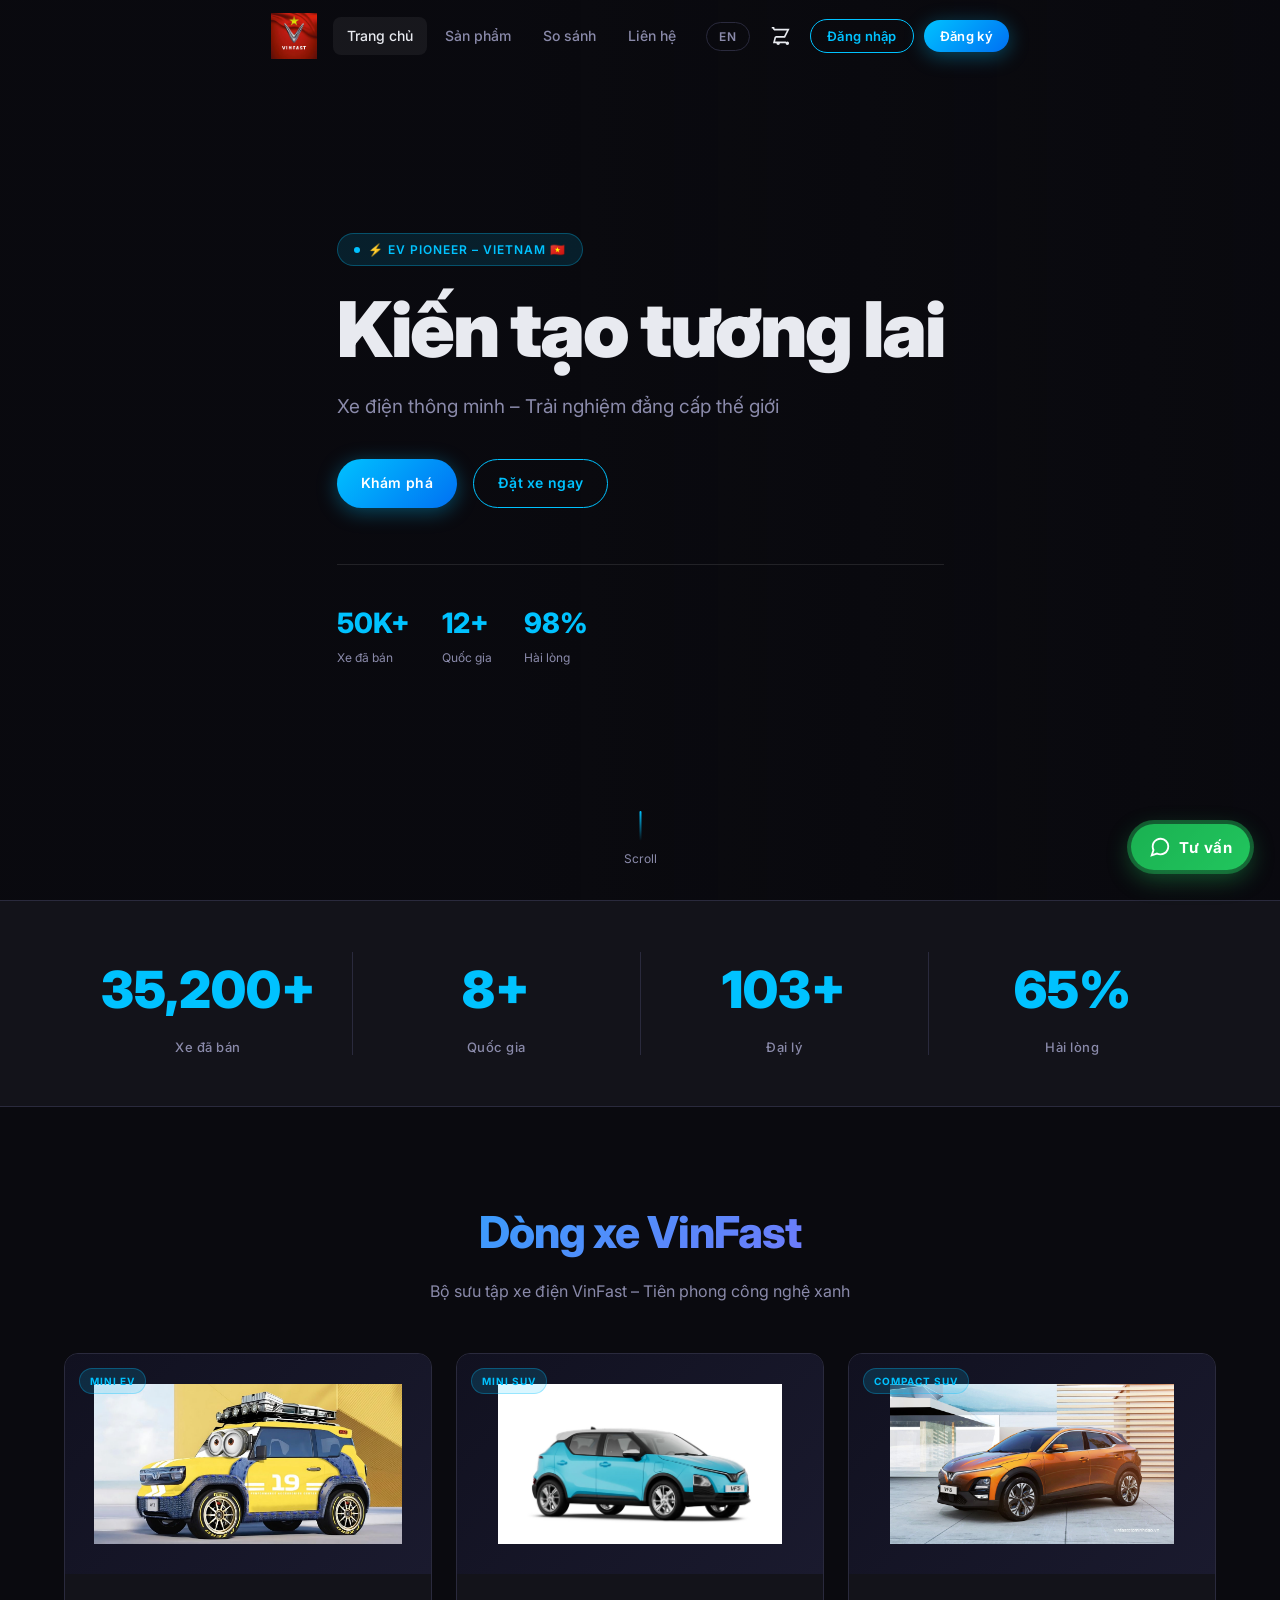
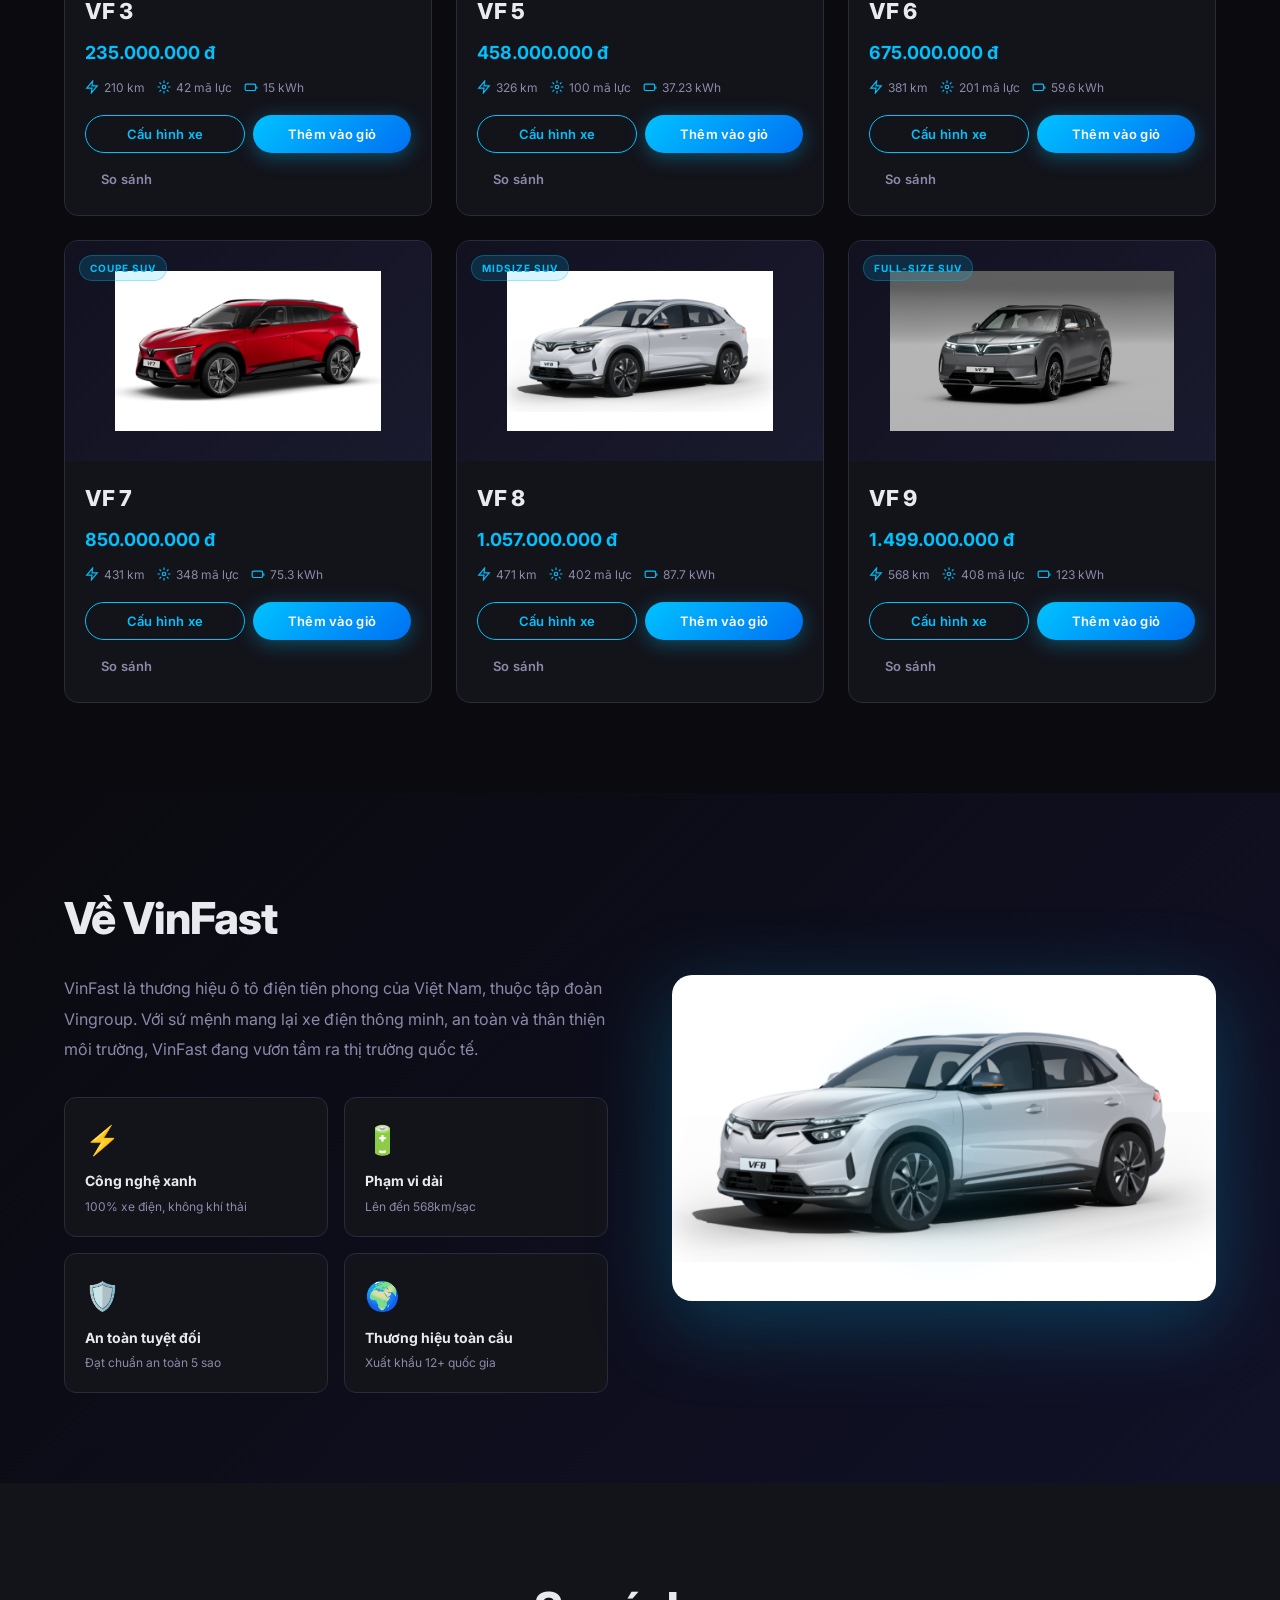
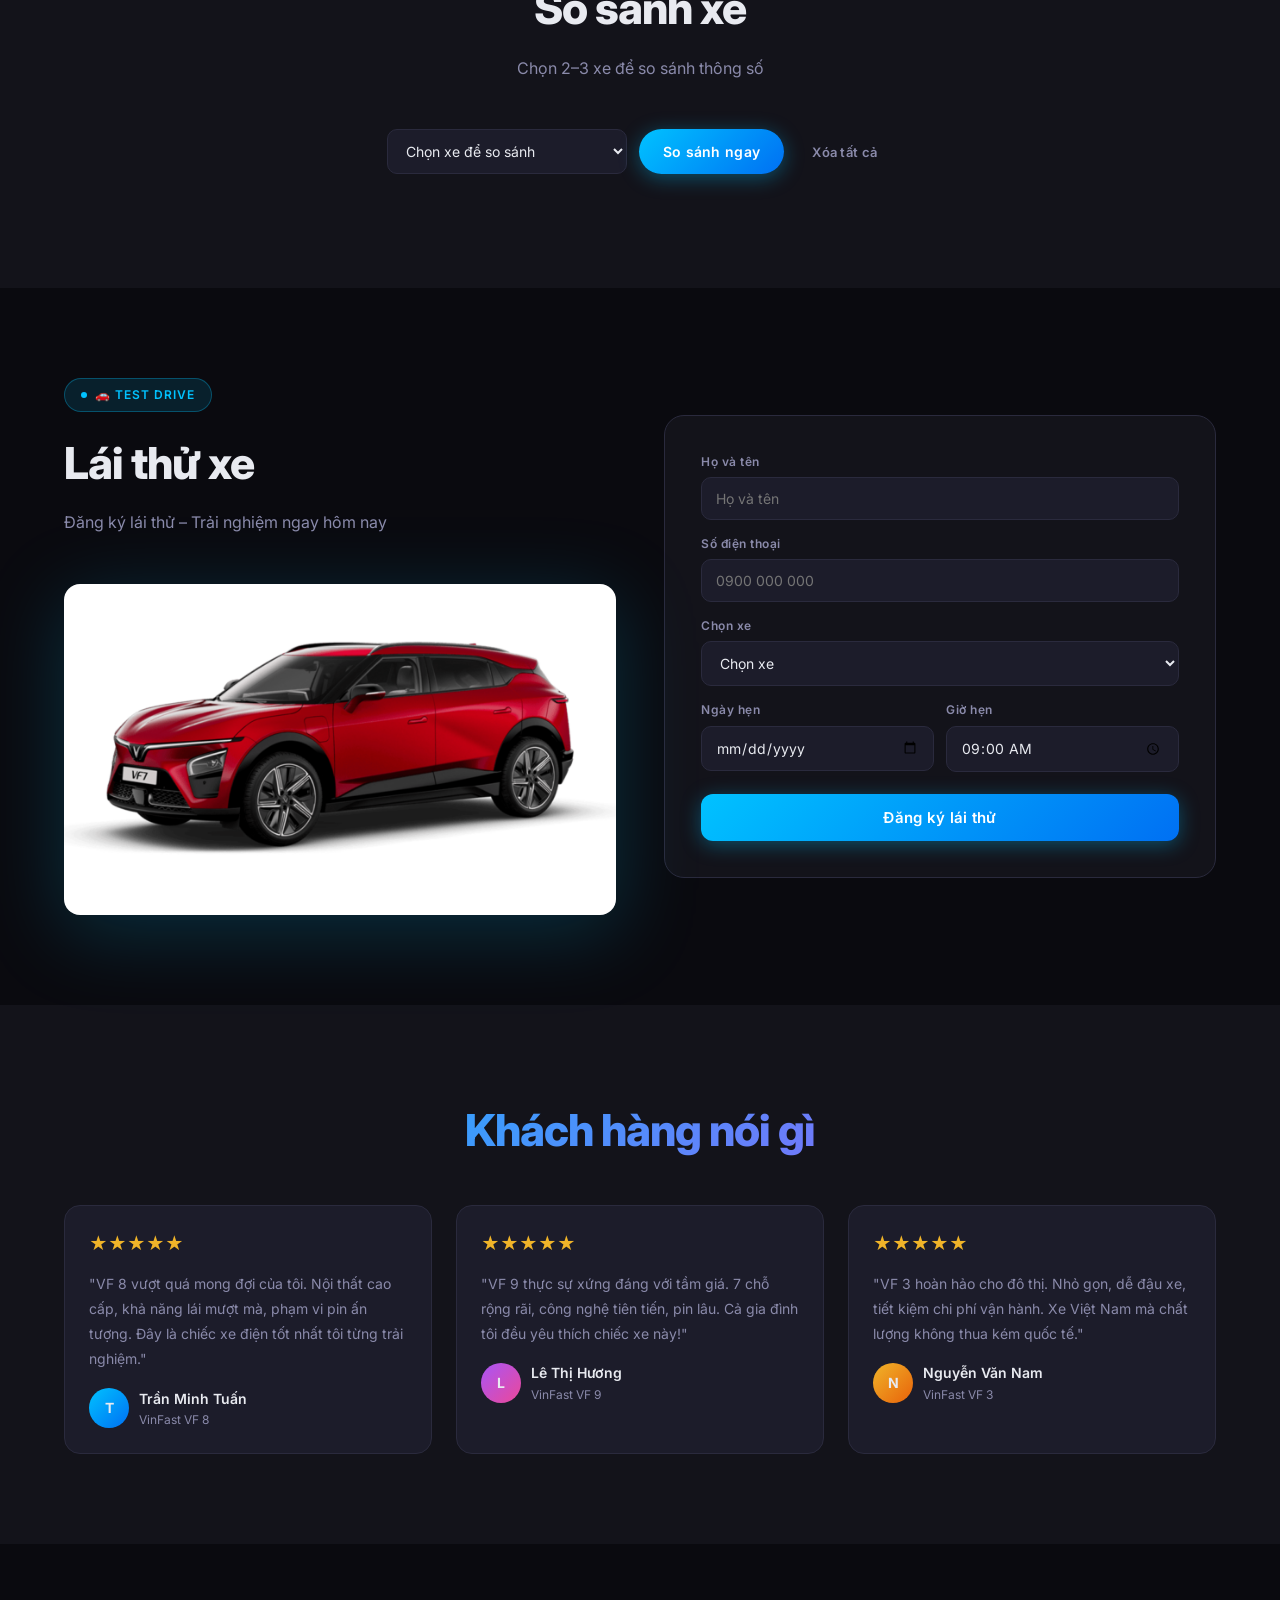
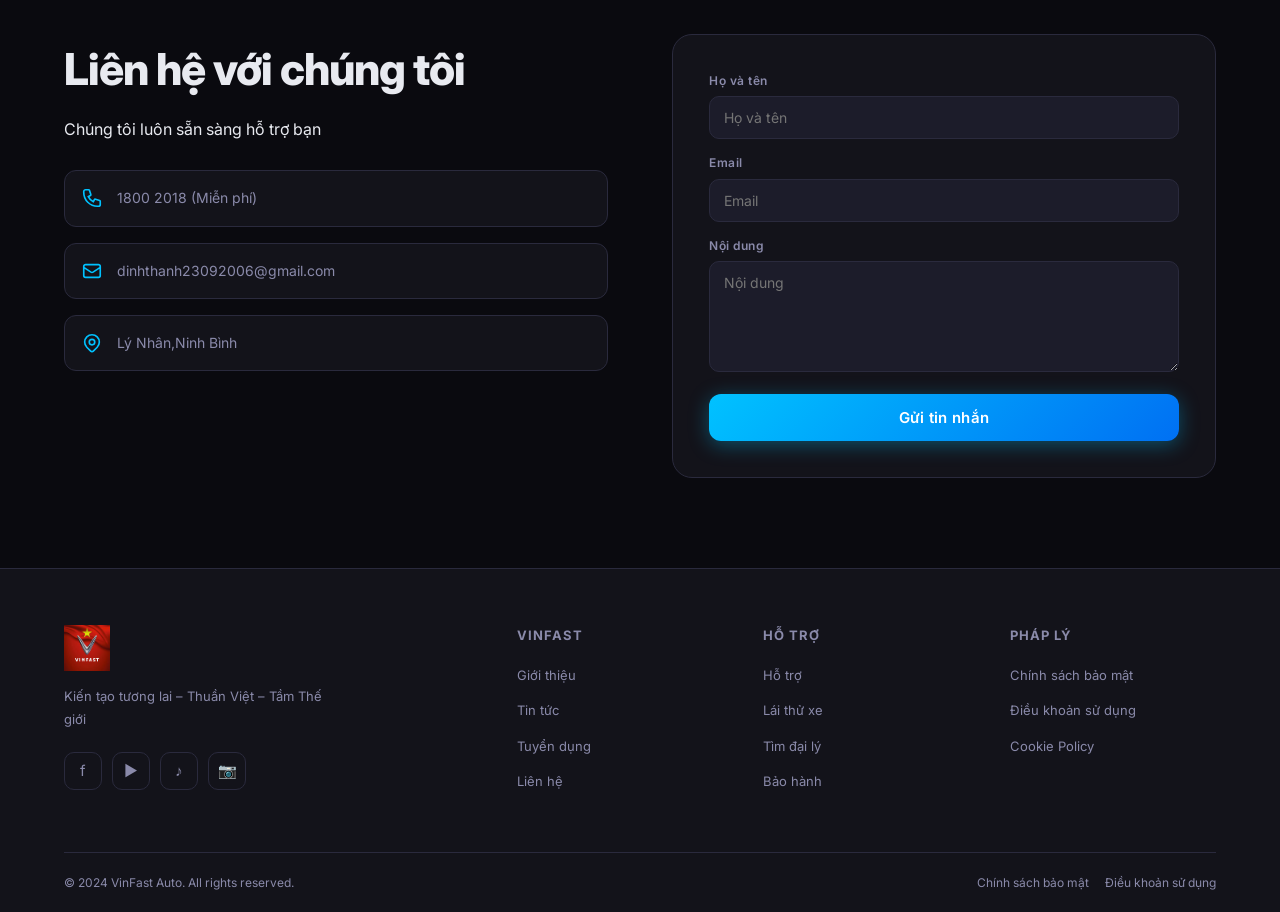
==== index.html @ 120bb9c7 "Initial commit to GitHub" ====
<!DOCTYPE html>
<html lang="vi">
<head>
<meta charset="UTF-8">
<meta name="viewport" content="width=device-width,initial-scale=1">
<title>VinFast – Xe Điện Thông Minh | Kiến Tạo Tương Lai</title>
<meta name="description" content="VinFast – Thương hiệu xe điện hàng đầu Việt Nam. Khám phá dòng xe điện VF 3, VF 5, VF 6, VF 7, VF 8, VF 9 thông minh, hiện đại, an toàn.">
<link rel="stylesheet" href="css/style.css?v=1.1">
</head>
<body>

<!-- ===== HEADER ===== -->
<header id="main-header">
  <div class="container"><div class="header-inner">
    <a href="#" class="logo">
      <img src="images/vinfast_logo.png" alt="VinFast" class="logo-img">
    </a>
    <nav class="nav-links">
      <a href="#hero" data-i18n="nav_home" class="active">Trang chủ</a>
      <a href="#products" data-i18n="nav_products">Sản phẩm</a>
      <a href="#compare" data-i18n="nav_compare">So sánh</a>
      <a href="#contact" data-i18n="nav_contact">Liên hệ</a>
    </nav>
    <div class="header-actions">
      <button id="lang-toggle" class="lang-btn">EN</button>
      <button class="cart-btn" onclick="openCart()" aria-label="Giỏ hàng">
        <svg viewBox="0 0 24 24" fill="none" stroke-width="1.8"><path d="M3 3h2l.4 2M7 13h10l4-8H5.4M7 13l-1.5 6h13M10 21a1 1 0 100-2 1 1 0 000 2zm10 0a1 1 0 100-2 1 1 0 000 2z"/></svg>
        <span id="cart-badge">0</span>
      </button>
      <button id="nav-login-btn" class="btn btn-outline btn-sm" onclick="openAuthModal('login')" data-i18n="nav_login">Đăng nhập</button>
      <button id="nav-reg-btn" class="btn btn-primary btn-sm" onclick="openAuthModal('register')" data-i18n="nav_register">Đăng ký</button>
      <div id="nav-user-menu">
        <div class="user-avatar" id="user-avatar-letter">U</div>
        <span id="nav-username"></span>
        <a href="profile.html" class="btn btn-outline btn-sm" style="padding:4px 10px;font-size:12px;border-radius:6px;text-decoration:none;margin-right:8px" data-i18n="nav_profile">Hồ sơ</a>
        <button class="logout-btn" onclick="handleLogout()" data-i18n="nav_logout">Đăng xuất</button>
      </div>
    </div>
    <button id="hamburger-btn" class="hamburger" aria-label="Menu">
      <span></span><span></span><span></span>
    </button>
  </div></div>
</header>

<!-- MOBILE MENU -->
<div id="mobile-menu">
  <a href="#hero" data-i18n="nav_home">Trang chủ</a>
  <a href="#products" data-i18n="nav_products">Sản phẩm</a>
  <a href="#compare" data-i18n="nav_compare">So sánh</a>
  <a href="#contact" data-i18n="nav_contact">Liên hệ</a>
  <div class="mobile-actions">
    <button id="lang-toggle-mobile" class="lang-btn" onclick="AppState.setLang(AppState.lang==='vi'?'en':'vi')">EN</button>
    <button id="mob-login-btn" class="btn btn-outline btn-sm" onclick="openAuthModal('login')" data-i18n="nav_login">Đăng nhập</button>
    <button id="mob-reg-btn" class="btn btn-primary btn-sm" onclick="openAuthModal('register')" data-i18n="nav_register">Đăng ký</button>
    <div id="mob-user-actions" style="display:none; gap:10px;">
      <a href="profile.html" class="btn btn-outline btn-sm" data-i18n="nav_profile">Hồ sơ</a>
      <button class="btn btn-ghost btn-sm" onclick="handleLogout()" data-i18n="nav_logout">Đăng xuất</button>
    </div>
  </div>
</div>

<!-- ===== HERO ===== -->
<section id="hero">
  <div class="hero-bg" style="background-image:url('https://cmu-cdn.vinfast.vn/2024/03/13aafffa-img_20240322_091149.jpg')"></div>
  <div class="container">
    <div class="hero-content">
      <div class="hero-badge">⚡ EV PIONEER – VIETNAM 🇻🇳</div>
      <h1 class="hero-title">
        <span data-i18n="hero_slogan">Kiến tạo<br>tương lai</span>
      </h1>
      <p class="hero-sub" data-i18n="hero_sub">Xe điện thông minh – Trải nghiệm đẳng cấp thế giới</p>
      <div class="hero-cta">
        <a href="#products" class="btn btn-primary" data-i18n="hero_cta1">Khám phá</a>
        <a href="#testdrive" class="btn btn-outline" data-i18n="hero_cta2">Đặt xe ngay</a>
      </div>
      <div class="hero-stats">
        <div class="hero-stat-item">
          <div class="hero-stat-num">50K+</div>
          <div class="hero-stat-label" data-i18n="stat_cars">Xe đã bán</div>
        </div>
        <div class="hero-stat-item">
          <div class="hero-stat-num">12+</div>
          <div class="hero-stat-label" data-i18n="stat_countries">Quốc gia</div>
        </div>
        <div class="hero-stat-item">
          <div class="hero-stat-num">98%</div>
          <div class="hero-stat-label" data-i18n="stat_satisfaction">Hài lòng</div>
        </div>
      </div>
    </div>
  </div>
  <div class="hero-scroll"><div class="scroll-dot"></div>Scroll</div>
</section>

<!-- ===== STATS ===== -->
<section id="stats-section">
  <div class="container">
    <div class="stats-grid">
      <div class="stat-card animate-on-scroll">
        <div class="stat-number" data-target="50000" data-suffix="+">0</div>
        <div class="stat-label" data-i18n="stat_cars">Xe đã bán</div>
      </div>
      <div class="stat-card animate-on-scroll">
        <div class="stat-number" data-target="12" data-suffix="+">0</div>
        <div class="stat-label" data-i18n="stat_countries">Quốc gia</div>
      </div>
      <div class="stat-card animate-on-scroll">
        <div class="stat-number" data-target="150" data-suffix="+">0</div>
        <div class="stat-label" data-i18n="stat_dealers">Đại lý</div>
      </div>
      <div class="stat-card animate-on-scroll">
        <div class="stat-number" data-target="98" data-suffix="%">0</div>
        <div class="stat-label" data-i18n="stat_satisfaction">Hài lòng</div>
      </div>
    </div>
  </div>
</section>

<!-- ===== PRODUCTS ===== -->
<section id="products" class="section">
  <div class="container">
    <div class="text-center animate-on-scroll">
      <h2 class="section-title text-gradient" data-i18n="products_title">Dòng xe VinFast</h2>
      <p class="section-sub" data-i18n="products_sub">Bộ sưu tập xe điện VinFast – Tiên phong công nghệ xanh</p>
    </div>
    <div id="products-grid"></div>
  </div>
</section>

<!-- ===== ABOUT ===== -->
<section id="about" class="section">
  <div class="container">
    <div class="about-grid">
      <div class="about-text animate-on-scroll">
        <h2 class="section-title" data-i18n="about_title">Về VinFast</h2>
        <p data-i18n="about_desc">VinFast là thương hiệu ô tô điện tiên phong của Việt Nam, thuộc tập đoàn Vingroup. Với sứ mệnh mang lại xe điện thông minh, an toàn và thân thiện môi trường, VinFast đang vươn tầm ra thị trường quốc tế.</p>
        <div class="about-features">
          <div class="about-feature"><div class="about-feature-icon">⚡</div><div class="about-feature-title">Công nghệ xanh</div><div class="about-feature-desc">100% xe điện, không khí thải</div></div>
          <div class="about-feature"><div class="about-feature-icon">🔋</div><div class="about-feature-title">Phạm vi dài</div><div class="about-feature-desc">Lên đến 568km/sạc</div></div>
          <div class="about-feature"><div class="about-feature-icon">🛡️</div><div class="about-feature-title">An toàn tuyệt đối</div><div class="about-feature-desc">Đạt chuẩn an toàn 5 sao</div></div>
          <div class="about-feature"><div class="about-feature-icon">🌍</div><div class="about-feature-title">Thương hiệu toàn cầu</div><div class="about-feature-desc">Xuất khẩu 12+ quốc gia</div></div>
        </div>
      </div>
      <div class="about-visual animate-on-scroll">
        <img src="images/vf8.png" alt="VinFast VF 8" style="width:100%;border-radius:20px;filter:drop-shadow(0 20px 40px rgba(0,194,255,.25))">
        <div class="about-glow"></div>
      </div>
    </div>
  </div>
</section>

<!-- ===== COMPARE ===== -->
<section id="compare" class="section">
  <div class="container">
    <div class="text-center animate-on-scroll">
      <h2 class="section-title" data-i18n="compare_title">So sánh xe</h2>
      <p class="section-sub" data-i18n="compare_sub">Chọn 2–3 xe để so sánh thông số</p>
    </div>
    <div style="display:flex;gap:12px;justify-content:center;flex-wrap:wrap;margin-bottom:24px">
      <select id="compare-select" class="form-input" style="max-width:240px"><option>Chọn xe...</option></select>
      <button class="btn btn-primary" onclick="goCompare()" data-i18n="compare_btn">So sánh ngay</button>
      <button class="btn btn-ghost" onclick="AppState.clearCompare();document.getElementById('compare-section').style.display='none'" data-i18n="compare_clear">Xóa tất cả</button>
    </div>
    <div id="compare-section">
      <table id="compare-table"></table>
    </div>
  </div>
</section>

<!-- ===== TEST DRIVE ===== -->
<section id="testdrive" class="section">
  <div class="container">
    <div class="testdrive-grid">
      <div class="animate-on-scroll">
        <div class="hero-badge" style="margin-bottom:16px">🚗 TEST DRIVE</div>
        <h2 class="section-title" data-i18n="testdrive_title">Lái thử xe</h2>
        <p class="section-sub" data-i18n="testdrive_sub">Đăng ký lái thử – Trải nghiệm ngay hôm nay</p>
        <img src="images/vf7.png" alt="Test Drive" style="width:100%;border-radius:16px;filter:drop-shadow(0 16px 40px rgba(0,194,255,.2));margin-top:20px">
      </div>
      <div class="testdrive-form-box animate-on-scroll">
        <div id="td-success" class="success-msg"></div>
        <form id="testdrive-form">
          <div class="form-group">
            <label class="form-label" data-i18n="testdrive_name">Họ và tên</label>
            <input id="td-name" type="text" class="form-input" data-i18n-placeholder="testdrive_name" placeholder="Họ và tên" required>
          </div>
          <div class="form-group">
            <label class="form-label" data-i18n="testdrive_phone">Số điện thoại</label>
            <input id="td-phone" type="tel" class="form-input" placeholder="0900 000 000" required>
          </div>
          <div class="form-group">
            <label class="form-label" data-i18n="testdrive_car">Chọn xe</label>
            <select id="td-car" class="form-input" required><option value="">-- Chọn dòng xe --</option></select>
          </div>
          <div class="form-row">
            <div class="form-group">
              <label class="form-label" data-i18n="testdrive_date">Ngày hẹn</label>
              <input id="td-date" type="date" class="form-input" required>
            </div>
            <div class="form-group">
              <label class="form-label" data-i18n="testdrive_time">Giờ hẹn</label>
              <input id="td-time" type="time" class="form-input" value="09:00" required>
            </div>
          </div>
          <button type="submit" class="btn btn-primary form-submit" data-i18n="testdrive_submit">Đăng ký lái thử</button>
        </form>
      </div>
    </div>
  </div>
</section>

<!-- ===== REVIEWS ===== -->
<section id="reviews">
  <div class="container">
    <div class="text-center animate-on-scroll">
      <h2 class="section-title text-gradient" data-i18n="reviews_title">Khách hàng nói gì</h2>
    </div>
    <div class="reviews-grid" style="margin-top:40px">
      <div class="review-card animate-on-scroll">
        <div class="review-stars">★★★★★</div>
        <p class="review-text">"VF 8 vượt quá mong đợi của tôi. Nội thất cao cấp, khả năng lái mượt mà, phạm vi pin ấn tượng. Đây là chiếc xe điện tốt nhất tôi từng trải nghiệm."</p>
        <div class="review-author"><div class="review-avatar" style="background:linear-gradient(135deg,#00c2ff,#0070f3)">T</div><div><div class="review-name">Trần Minh Tuấn</div><div class="review-model">VinFast VF 8</div></div></div>
      </div>
      <div class="review-card animate-on-scroll">
        <div class="review-stars">★★★★★</div>
        <p class="review-text">"VF 9 thực sự xứng đáng với tầm giá. 7 chỗ rộng rãi, công nghệ tiên tiến, pin lâu. Cả gia đình tôi đều yêu thích chiếc xe này!"</p>
        <div class="review-author"><div class="review-avatar" style="background:linear-gradient(135deg,#a855f7,#ec4899)">L</div><div><div class="review-name">Lê Thị Hương</div><div class="review-model">VinFast VF 9</div></div></div>
      </div>
      <div class="review-card animate-on-scroll">
        <div class="review-stars">★★★★★</div>
        <p class="review-text">"VF 3 hoàn hảo cho đô thị. Nhỏ gọn, dễ đậu xe, tiết kiệm chi phí vận hành. Xe Việt Nam mà chất lượng không thua kém quốc tế."</p>
        <div class="review-author"><div class="review-avatar" style="background:linear-gradient(135deg,#f0b429,#e8620a)">N</div><div><div class="review-name">Nguyễn Văn Nam</div><div class="review-model">VinFast VF 3</div></div></div>
      </div>
    </div>
  </div>
</section>

<!-- ===== CONTACT ===== -->
<section id="contact" class="section">
  <div class="container">
    <div class="contact-grid">
      <div class="animate-on-scroll">
        <h2 class="section-title" data-i18n="contact_title">Liên hệ với chúng tôi</h2>
        <p data-i18n="contact_sub">Chúng tôi luôn sẵn sàng hỗ trợ bạn</p>
        <div class="contact-items" style="margin-top:28px">
          <div class="contact-item"><svg viewBox="0 0 24 24" fill="none" stroke-width="1.8"><path d="M3 5a2 2 0 012-2h3.28a1 1 0 01.948.684l1.498 4.493a1 1 0 01-.502 1.21l-2.257 1.13a11.042 11.042 0 005.516 5.516l1.13-2.257a1 1 0 011.21-.502l4.493 1.498a1 1 0 01.684.949V19a2 2 0 01-2 2h-1C9.716 21 3 14.284 3 6V5z"/></svg><span>1800 2018 (Miễn phí)</span></div>
          <div class="contact-item"><svg viewBox="0 0 24 24" fill="none" stroke-width="1.8"><path d="M3 8l7.89 5.26a2 2 0 002.22 0L21 8M5 19h14a2 2 0 002-2V7a2 2 0 00-2-2H5a2 2 0 00-2 2v10a2 2 0 002 2z"/></svg><span>dinhthanh23092006@gmail.com</span></div>
          <div class="contact-item"><svg viewBox="0 0 24 24" fill="none" stroke-width="1.8"><path d="M17.657 16.657L13.414 20.9a1.998 1.998 0 01-2.827 0l-4.244-4.243a8 8 0 1111.314 0z"/><path d="M15 11a3 3 0 11-6 0 3 3 0 016 0z"/></svg><span>Lý Nhân,Ninh Bình</span></div>
        </div>
      </div>
      <div class="contact-form-box animate-on-scroll">
        <div id="contact-success" class="success-msg"></div>
        <form id="contact-form">
          <div class="form-group">
            <label class="form-label" data-i18n="contact_name">Họ và tên</label>
            <input type="text" class="form-input" data-i18n-placeholder="contact_name" placeholder="Họ và tên" required>
          </div>
          <div class="form-group">
            <label class="form-label" data-i18n="contact_email">Email</label>
            <input type="email" class="form-input" data-i18n-placeholder="contact_email" placeholder="Email" required>
          </div>
          <div class="form-group">
            <label class="form-label" data-i18n="contact_message">Nội dung</label>
            <textarea class="form-input" rows="5" data-i18n-placeholder="contact_message" placeholder="Nội dung tin nhắn..." required style="resize:vertical"></textarea>
          </div>
          <button type="submit" class="btn btn-primary form-submit" data-i18n="contact_submit">Gửi tin nhắn</button>
        </form>
      </div>
    </div>
  </div>
</section>

<!-- ===== FOOTER ===== -->
<footer>
  <div class="container">
    <div class="footer-grid">
      <div class="footer-brand">
        <div class="logo">
          <img src="images/vinfast_logo.png" alt="VinFast" class="logo-img">
        </div>
        <p style="margin-top:12px" data-i18n="footer_slogan">Kiến tạo tương lai – Thuần Việt – Tầm Thế giới</p>
        <div class="footer-social">
          <a href="#" class="social-btn" aria-label="Facebook">f</a>
          <a href="#" class="social-btn" aria-label="YouTube">▶</a>
          <a href="#" class="social-btn" aria-label="TikTok">♪</a>
          <a href="#" class="social-btn" aria-label="Instagram">📷</a>
        </div>
      </div>
      <div class="footer-col">
        <h4>VinFast</h4>
        <ul>
          <li><a href="#" data-i18n="footer_about">Giới thiệu</a></li>
          <li><a href="#" data-i18n="footer_news">Tin tức</a></li>
          <li><a href="#" data-i18n="footer_careers">Tuyển dụng</a></li>
          <li><a href="#contact" data-i18n="footer_contact">Liên hệ</a></li>
        </ul>
      </div>
      <div class="footer-col">
        <h4>Hỗ trợ</h4>
        <ul>
          <li><a href="#" data-i18n="footer_support">Trung tâm hỗ trợ</a></li>
          <li><a href="#testdrive">Lái thử xe</a></li>
          <li><a href="#">Tìm đại lý</a></li>
          <li><a href="#">Bảo hành</a></li>
        </ul>
      </div>
      <div class="footer-col">
        <h4>Pháp lý</h4>
        <ul>
          <li><a href="#" data-i18n="footer_policy">Chính sách bảo mật</a></li>
          <li><a href="#" data-i18n="footer_terms">Điều khoản sử dụng</a></li>
          <li><a href="#">Cookie Policy</a></li>
        </ul>
      </div>
    </div>
    <div class="footer-bottom">
      <p class="footer-copy" data-i18n="footer_copy">© 2024 VinFast Auto. All rights reserved.</p>
      <div class="footer-legal">
        <a href="#" data-i18n="footer_policy">Chính sách</a>
        <a href="#" data-i18n="footer_terms">Điều khoản</a>
      </div>
    </div>
  </div>
</footer>

<!-- ===== CART SIDEBAR ===== -->
<div id="cart-overlay"></div>
<aside id="cart-sidebar">
  <div class="cart-header">
    <h2 data-i18n="cart_title">🛒 Giỏ hàng</h2>
    <button class="cart-close" onclick="closeCart()">✕</button>
  </div>
  <div id="cart-body"></div>
  <div class="cart-footer">
    <div class="cart-total-row">
      <span class="cart-total-label" data-i18n="cart_total">Tổng cộng</span>
      <span id="cart-total-price">0 đ</span>
    </div>
    <button class="btn btn-primary cart-checkout-btn" onclick="showToast('Tính năng thanh toán đang phát triển')" data-i18n="cart_checkout">Thanh toán</button>
  </div>
</aside>

<!-- ===== AUTH MODAL ===== -->
<div id="auth-modal">
  <div class="auth-box">
    <button class="auth-close" onclick="closeAuthModal()">✕</button>
    <div class="auth-logo"><span class="logo-badge" style="font-size:22px;padding:10px 24px;letter-spacing:3px">VinFast</span></div>
    <div class="auth-tabs">
      <button class="auth-tab-btn active" data-tab="login" onclick="switchAuthTab('login')" data-i18n="auth_login">Đăng nhập</button>
      <button class="auth-tab-btn" data-tab="register" onclick="switchAuthTab('register')" data-i18n="auth_register">Đăng ký</button>
    </div>
    <!-- Login -->
    <form id="login-form">
      <div class="form-group"><label class="form-label" data-i18n="auth_email">Email</label><input id="login-email" type="email" class="form-input" placeholder="email@gmail.com" required></div>
      <div class="form-group"><label class="form-label" data-i18n="auth_password">Mật khẩu</label><input id="login-password" type="password" class="form-input" placeholder="••••••••" required></div>
      <p id="login-error" class="form-error"></p>
      <button type="submit" class="btn btn-primary form-submit" data-i18n="auth_submit_login">Đăng nhập</button>
      <p class="auth-switch" data-i18n="auth_no_acc">Chưa có tài khoản? <a onclick="switchAuthTab('register')">Đăng ký ngay</a></p>
    </form>
    <!-- Register -->
    <form id="reg-form" style="display:none">
      <div class="form-group"><label class="form-label" data-i18n="auth_name">Họ và tên</label><input id="reg-name" type="text" class="form-input" placeholder="Nguyễn Văn A" required></div>
      <div class="form-group"><label class="form-label" data-i18n="auth_email">Email</label><input id="reg-email" type="email" class="form-input" placeholder="email@gmail.com" required></div>
      <div class="form-group"><label class="form-label" data-i18n="auth_password">Mật khẩu</label><input id="reg-password" type="password" class="form-input" placeholder="••••••••" required></div>
      <div class="form-group"><label class="form-label" data-i18n="auth_confirm">Xác nhận mật khẩu</label><input id="reg-confirm" type="password" class="form-input" placeholder="••••••••" required></div>
      <p id="reg-error" class="form-error"></p>
      <button type="submit" class="btn btn-primary form-submit" data-i18n="auth_submit_reg">Tạo tài khoản</button>
      <p class="auth-switch" data-i18n="auth_have_acc">Đã có tài khoản? <a onclick="switchAuthTab('login')">Đăng nhập</a></p>
    </form>
  </div>
</div>

<div id="configurator-modal">
  <div class="config-box" style="position:relative">
    <button class="config-close" onclick="closeConfigurator()">✕</button>

    <!-- LEFT: Preview + Info -->
    <div class="config-preview">
      <img id="config-car-img" src="images/vf8.png" alt="Car Preview">
      <h3 id="config-car-name">VF 8</h3>
      <p id="config-color-name"></p>

      <!-- Quick Specs Grid -->
      <div id="config-specs-grid" class="config-specs-grid"></div>

      <!-- Description -->
      <div class="config-desc-block">
        <div class="config-section-label" data-i18n="config_desc">Mô tả</div>
        <p id="config-desc-text" class="config-desc-text"></p>
      </div>

      <!-- Highlights -->
      <div class="config-desc-block">
        <div class="config-section-label" data-i18n="config_highlights">Điểm nổi bật</div>
        <ul id="config-highlights-list" class="config-highlights-list"></ul>
      </div>
    </div>

    <!-- RIGHT: Options -->
    <div class="config-form">
      <h2 style="font-size:20px;font-weight:800" data-i18n="config_title">Cấu hình xe</h2>

      <div>
        <div class="config-section-label" data-i18n="config_color">Màu xe</div>
        <div id="config-colors" class="color-swatches"></div>
      </div>

      <div>
        <div class="config-section-label" data-i18n="config_version">Phiên bản</div>
        <div id="config-versions" class="version-btns"></div>
        <p id="config-version-desc" class="config-version-desc"></p>
      </div>

      <div>
        <div class="config-section-label" data-i18n="config_battery">Gói pin</div>
        <div id="config-battery" class="battery-options"></div>
      </div>

      <div class="config-price-wrap">
        <div class="config-price-label" data-i18n="config_price">Giá dự kiến</div>
        <div id="config-price">0 đ</div>
      </div>
      <button class="btn btn-primary" style="width:100%;justify-content:center;padding:14px;border-radius:12px" onclick="addConfigToCart()" data-i18n="config_order">Đặt cọc</button>
    </div>
  </div>
</div>

<!-- ===== COMPARE BAR ===== -->
<div id="compare-bar">
  <div id="compare-bar-list"></div>
  <div class="compare-bar-actions">
    <button class="btn btn-primary btn-sm" onclick="goCompare()" data-i18n="compare_btn">So sánh ngay</button>
    <button class="btn btn-ghost btn-sm" onclick="AppState.clearCompare()" data-i18n="compare_clear">Xóa</button>
  </div>
</div>

<!-- ===== CHAT WIDGET ===== -->
<div id="chat-widget" class="chat-widget">
  <!-- Popup Menu -->
  <div id="chat-menu" class="chat-menu">
    <div class="chat-menu-header">
      <h3 data-i18n="chat_support">Hỗ trợ 24/7</h3>
      <button class="chat-close" onclick="toggleChatMenu()">✕</button>
    </div>
    <div class="chat-menu-body">
      <a href="tel:0963392741" class="chat-item">
        <div class="chat-icon phone-icon">
          <svg viewBox="0 0 24 24" fill="none" stroke="currentColor" stroke-width="2"><path d="M22 16.92v3a2 2 0 0 1-2.18 2 19.79 19.79 0 0 1-8.63-3.07 19.5 19.5 0 0 1-6-6 19.79 19.79 0 0 1-3.07-8.67A2 2 0 0 1 4.11 2h3a2 2 0 0 1 2 1.72 12.84 12.84 0 0 0 .7 2.81 2 2 0 0 1-.45 2.11L8.09 9.91a16 16 0 0 0 6 6l1.27-1.27a2 2 0 0 1 2.11-.45 12.84 12.84 0 0 0 2.81.7A2 2 0 0 1 22 16.92z"></path></svg>
        </div>
        <span>0963392741</span>
      </a>
      <a href="https://www.messenger.com/e2ee/t/29501870559427008" target="_blank" class="chat-item">
        <div class="chat-icon mess-icon">
          <svg viewBox="0 0 24 24" fill="currentColor"><path d="M12 2C6.477 2 2 6.145 2 11.26c0 2.915 1.536 5.498 3.905 7.155V22l3.565-1.956c.805.228 1.65.352 2.53.352 5.523 0 10-4.145 10-9.26S17.523 2 12 2zm1.09 11.535l-2.73-2.915-5.327 2.915 5.86-6.22 2.768 2.915 5.29-2.915-5.86 6.22z"/></svg>
        </div>
        <span>Chat Mess</span>
      </a>
      <a href="https://zalo.me/0963392741" target="_blank" class="chat-item">
        <div class="chat-icon zalo-icon">
          <span style="font-size:10px;font-weight:900;letter-spacing:0">Zalo</span>
        </div>
        <span>Chat Zalo</span>
      </a>
    </div>
  </div>
  
  <!-- Floating Button -->
  <button class="chat-fab" onclick="toggleChatMenu()">
    <div class="chat-fab-pulse"></div>
    <div class="chat-fab-inner">
      <svg viewBox="0 0 24 24" fill="none" stroke="currentColor" stroke-width="2"><path d="M21 11.5a8.38 8.38 0 0 1-.9 3.8 8.5 8.5 0 0 1-7.6 4.7 8.38 8.38 0 0 1-3.8-.9L3 21l1.9-5.7a8.38 8.38 0 0 1-.9-3.8 8.5 8.5 0 0 1 4.7-7.6 8.38 8.38 0 0 1 3.8-.9h.5a8.48 8.48 0 0 1 8 8v.5z"></path></svg>
      <span class="chat-fab-text" data-i18n="chat_advise">Tư vấn</span>
    </div>
  </button>
</div>

<script src="js/data.js?v=1.1"></script>
<script src="js/app.js?v=1.1"></script>
</body>
</html>
---- css/style.css ----
@import url('https://fonts.googleapis.com/css2?family=Inter:wght@300;400;500;600;700;800;900&display=swap');

/* ===== RESET & BASE ===== */
*,*::before,*::after{box-sizing:border-box;margin:0;padding:0}
html{scroll-behavior:smooth}
body{font-family:'Inter',sans-serif;background:#0a0a0f;color:#e8eaf0;overflow-x:hidden;line-height:1.6}
img{max-width:100%;display:block}
a{text-decoration:none;color:inherit}
button{cursor:pointer;border:none;background:none;font-family:inherit}
input,textarea,select{font-family:inherit}
ul{list-style:none}

/* ===== CSS VARIABLES ===== */
:root{
  --c-bg:#0a0a0f;
  --c-surface:#13131a;
  --c-surface2:#1c1c2a;
  --c-border:#2a2a3d;
  --c-text:#e8eaf0;
  --c-muted:#8a8aaa;
  --c-primary:#00c2ff;
  --c-primary-dark:#0090cc;
  --c-accent:#ff4d6d;
  --c-gold:#f0b429;
  --c-success:#22c55e;
  --header-h:72px;
  --radius:14px;
  --radius-sm:8px;
  --shadow:0 8px 32px rgba(0,194,255,.10);
  --transition:.28s cubic-bezier(.4,0,.2,1);
}

/* ===== SCROLLBAR ===== */
::-webkit-scrollbar{width:6px}
::-webkit-scrollbar-track{background:#0a0a0f}
::-webkit-scrollbar-thumb{background:#2a2a3d;border-radius:3px}

/* ===== UTILITY ===== */
.container{max-width:1200px;margin:0 auto;padding:0 24px}
.section{padding:90px 0}
.section-title{font-size:clamp(28px,4vw,44px);font-weight:800;letter-spacing:-1px;margin-bottom:12px}
.section-sub{color:var(--c-muted);font-size:16px;margin-bottom:48px}
.text-center{text-align:center}
.text-gradient{background:linear-gradient(135deg,var(--c-primary),#a855f7);-webkit-background-clip:text;-webkit-text-fill-color:transparent;background-clip:text}

/* ===== BUTTONS ===== */
.btn{display:inline-flex;align-items:center;gap:8px;padding:12px 24px;border-radius:50px;font-size:14px;font-weight:600;transition:var(--transition);white-space:nowrap;letter-spacing:.3px}
.btn-primary{background:linear-gradient(135deg,var(--c-primary),#0070f3);color:#fff;box-shadow:0 4px 20px rgba(0,194,255,.35)}
.btn-primary:hover{transform:translateY(-2px);box-shadow:0 8px 30px rgba(0,194,255,.5)}
.btn-outline{border:1.5px solid var(--c-primary);color:var(--c-primary)}
.btn-outline:hover{background:rgba(0,194,255,.1);transform:translateY(-2px)}
.btn-ghost{color:var(--c-muted);font-size:13px;padding:8px 16px}
.btn-ghost:hover{color:var(--c-primary)}
.btn-sm{padding:8px 16px;font-size:13px}
.btn-accent{background:linear-gradient(135deg,var(--c-accent),#ff8c69);color:#fff}
.btn-accent:hover{transform:translateY(-2px);box-shadow:0 8px 24px rgba(255,77,109,.4)}

/* ===== HEADER ===== */
#main-header{position:fixed;top:0;left:0;right:0;z-index:1000;height:var(--header-h);display:flex;align-items:center;transition:var(--transition)}
#main-header.scrolled{background:rgba(10,10,15,.92);backdrop-filter:blur(20px);-webkit-backdrop-filter:blur(20px);border-bottom:1px solid var(--c-border);box-shadow:0 4px 24px rgba(0,0,0,.4)}
.header-inner{display:flex;align-items:center;justify-content:space-between;gap:16px;width:100%}
.logo-img{height:46px;width:auto;object-fit:contain;transition:var(--transition)}
.logo-img:hover{transform:scale(1.05)}
.nav-links{display:flex;align-items:center;gap:4px}
.nav-links a{padding:8px 14px;border-radius:8px;font-size:14px;font-weight:500;color:var(--c-muted);transition:var(--transition)}
.nav-links a:hover,.nav-links a.active{color:var(--c-text);background:rgba(255,255,255,.06)}
.header-actions{display:flex;align-items:center;gap:10px}
.lang-btn{padding:6px 12px;border-radius:20px;border:1.5px solid var(--c-border);color:var(--c-muted);font-size:12px;font-weight:600;transition:var(--transition);letter-spacing:1px}
.lang-btn:hover{border-color:var(--c-primary);color:var(--c-primary)}
.cart-btn{position:relative;width:40px;height:40px;display:flex;align-items:center;justify-content:center;border-radius:10px;transition:var(--transition)}
.cart-btn:hover{background:rgba(255,255,255,.06)}
.cart-btn svg{width:22px;height:22px;stroke:var(--c-text)}
#cart-badge{position:absolute;top:4px;right:4px;background:var(--c-accent);color:#fff;width:18px;height:18px;border-radius:50%;font-size:10px;font-weight:700;display:none;align-items:center;justify-content:center}
#nav-user-menu{display:none;align-items:center;gap:8px}
.user-avatar{width:36px;height:36px;border-radius:50%;background:linear-gradient(135deg,var(--c-primary),#a855f7);display:flex;align-items:center;justify-content:center;font-weight:700;font-size:14px;cursor:pointer}
#nav-username{font-size:13px;font-weight:600;color:var(--c-text);max-width:100px;overflow:hidden;text-overflow:ellipsis;white-space:nowrap}
.logout-btn{font-size:12px;color:var(--c-muted);padding:6px 10px;border-radius:8px;transition:var(--transition)}
.logout-btn:hover{color:var(--c-accent);background:rgba(255,77,109,.1)}
.hamburger{display:none;flex-direction:column;gap:5px;width:32px;padding:4px}
.hamburger span{display:block;height:2px;background:var(--c-text);border-radius:2px;transition:var(--transition)}
.hamburger.active span:nth-child(1){transform:translateY(7px) rotate(45deg)}
.hamburger.active span:nth-child(2){opacity:0}
.hamburger.active span:nth-child(3){transform:translateY(-7px) rotate(-45deg)}

/* ===== MOBILE MENU ===== */
#mobile-menu{display:none;position:fixed;top:var(--header-h);left:0;right:0;background:rgba(13,13,20,.98);backdrop-filter:blur(20px);padding:20px 24px;flex-direction:column;gap:8px;z-index:999;border-bottom:1px solid var(--c-border);transform:translateY(-10px);opacity:0;transition:var(--transition)}
#mobile-menu.open{display:flex;transform:none;opacity:1}
#mobile-menu a{padding:12px 16px;border-radius:10px;font-size:15px;font-weight:500;color:var(--c-muted)}
#mobile-menu a:hover{background:rgba(255,255,255,.06);color:var(--c-text)}
.mobile-actions{display:flex;gap:8px;flex-wrap:wrap;padding-top:8px;border-top:1px solid var(--c-border);margin-top:8px}

/* ===== HERO ===== */
#hero{min-height:100vh;position:relative;display:flex;align-items:center;overflow:hidden}
.hero-bg{position:absolute;inset:0;background-size:cover;background-position:center;will-change:transform}
.hero-bg::after{content:'';position:absolute;inset:0;background:linear-gradient(to right,rgba(10,10,15,.85) 40%,rgba(10,10,15,.3) 100%)}
.hero-content{position:relative;z-index:1;max-width:960px}
.hero-badge{display:inline-flex;align-items:center;gap:8px;padding:6px 16px;background:rgba(0,194,255,.12);border:1px solid rgba(0,194,255,.3);border-radius:50px;font-size:12px;font-weight:600;color:var(--c-primary);margin-bottom:24px;letter-spacing:1px}
.hero-badge::before{content:'';width:6px;height:6px;background:var(--c-primary);border-radius:50%;animation:pulse 2s infinite}
.hero-title{font-size:clamp(42px,6vw,84px);font-weight:900;line-height:1.05;letter-spacing:-2px;margin-bottom:20px;white-space:nowrap}
.hero-sub{font-size:clamp(15px,2vw,19px);color:var(--c-muted);max-width:640px;margin-bottom:36px;line-height:1.7}
.hero-cta{display:flex;gap:16px;flex-wrap:wrap}
.hero-stats{display:flex;gap:32px;margin-top:56px;padding-top:36px;border-top:1px solid rgba(255,255,255,.1)}
.hero-stat-item{text-align:left}
.hero-stat-num{font-size:28px;font-weight:800;color:var(--c-primary)}
.hero-stat-label{font-size:12px;color:var(--c-muted);margin-top:2px}
.hero-scroll{position:absolute;bottom:32px;left:50%;transform:translateX(-50%);display:flex;flex-direction:column;align-items:center;gap:8px;color:var(--c-muted);font-size:12px;animation:bounce 2s infinite}
.scroll-dot{width:2px;height:30px;background:linear-gradient(to bottom,var(--c-primary),transparent);border-radius:1px}

/* ===== STATS SECTION ===== */
#stats-section{background:var(--c-surface);border-top:1px solid var(--c-border);border-bottom:1px solid var(--c-border)}
.stats-grid{display:grid;grid-template-columns:repeat(4,1fr);gap:0}
.stat-card{padding:48px 24px;text-align:center;position:relative}
.stat-card+.stat-card::before{content:'';position:absolute;left:0;top:25%;height:50%;width:1px;background:var(--c-border)}
.stat-number{font-size:clamp(32px,4vw,52px);font-weight:900;color:var(--c-primary)}
.stat-label{font-size:13px;color:var(--c-muted);margin-top:6px;font-weight:500;letter-spacing:.5px}

/* ===== PRODUCTS ===== */
#products{background:var(--c-bg)}
.products-filter{display:flex;gap:8px;flex-wrap:wrap;justify-content:center;margin-bottom:48px}
.filter-btn{padding:8px 20px;border-radius:50px;font-size:13px;font-weight:600;border:1.5px solid var(--c-border);color:var(--c-muted);transition:var(--transition)}
.filter-btn.active,.filter-btn:hover{border-color:var(--c-primary);color:var(--c-primary);background:rgba(0,194,255,.08)}
#products-grid{display:grid;grid-template-columns:repeat(3,1fr);gap:24px}
.product-card{background:var(--c-surface);border:1px solid var(--c-border);border-radius:var(--radius);overflow:hidden;position:relative;transition:var(--transition);display:flex;flex-direction:column}
.product-card:hover{border-color:rgba(0,194,255,.4);box-shadow:0 20px 60px rgba(0,194,255,.12);transform:translateY(-6px)}
.product-card-badge{position:absolute;top:14px;left:14px;z-index:1;padding:4px 10px;background:rgba(0,194,255,.15);border:1px solid rgba(0,194,255,.3);border-radius:50px;font-size:10px;font-weight:700;color:var(--c-primary);letter-spacing:1px;text-transform:uppercase}
.product-card-img-wrap{background:linear-gradient(135deg,#111120,#1a1a2e);padding:24px;display:flex;align-items:center;justify-content:center;min-height:220px;overflow:hidden}
.product-card-img{height:160px;width:auto;object-fit:contain;transition:transform .5s cubic-bezier(.4,0,.2,1)}
.product-card:hover .product-card-img{transform:scale(1.06)}
.product-card-body{padding:20px;flex:1;display:flex;flex-direction:column;gap:10px}
.product-card-name{font-size:22px;font-weight:800;letter-spacing:-0.5px}
.product-card-price{font-size:18px;font-weight:700;color:var(--c-primary)}
.product-card-specs{display:flex;gap:12px;flex-wrap:wrap}
.spec-item{display:flex;align-items:center;gap:5px;font-size:12px;color:var(--c-muted)}
.spec-item svg{width:14px;height:14px;stroke:var(--c-primary);flex-shrink:0}
.product-card-actions{display:flex;gap:8px;margin-top:8px}
.product-card-actions .btn{flex:1;justify-content:center;padding:10px 12px;font-size:13px}

/* ===== CONFIGURATOR MODAL ===== */
#configurator-modal{position:fixed;inset:0;z-index:2000;display:none;align-items:center;justify-content:center;padding:20px;background:rgba(0,0,0,.7);backdrop-filter:blur(8px)}
#configurator-modal.active{display:flex}
.config-box{background:var(--c-surface);border:1px solid var(--c-border);border-radius:20px;width:100%;max-width:960px;max-height:92vh;overflow:hidden;display:grid;grid-template-columns:1fr 1fr}
.config-preview{background:linear-gradient(160deg,#0d0d1a,#111128,#0d1a2a);display:flex;flex-direction:column;gap:16px;padding:32px 28px;border-radius:20px 0 0 20px;overflow-y:auto}
.config-preview img{width:100%;max-width:280px;height:160px;object-fit:contain;filter:drop-shadow(0 16px 32px rgba(0,194,255,.2));transition:var(--transition);margin:0 auto}
#config-car-name{font-size:26px;font-weight:900;text-align:center;color:#fff}
#config-color-name{font-size:13px;color:#b8bcd0;text-align:center;margin-top:-6px;font-weight:500}

/* Specs grid inside preview */
.config-specs-grid{display:grid;grid-template-columns:1fr 1fr;gap:8px;margin-top:4px}
.config-spec-item{display:flex;align-items:center;gap:10px;background:rgba(0,194,255,.06);border:1px solid rgba(0,194,255,.15);border-radius:10px;padding:10px 12px}
.config-spec-item svg{width:18px;height:18px;stroke:var(--c-primary);flex-shrink:0}
.config-spec-val{font-size:15px;font-weight:800;color:#fff;line-height:1.2}
.config-spec-key{font-size:11px;color:#9ba3bf;margin-top:3px;text-transform:uppercase;letter-spacing:.8px;font-weight:600}

/* Description & highlights blocks */
.config-desc-block{border-top:1px solid var(--c-border);padding-top:14px}
.config-desc-text{font-size:13.5px;color:#c4c8dc;line-height:1.85;margin-top:6px}
.config-highlights-list{list-style:none;display:flex;flex-direction:column;gap:8px;margin-top:8px}
.config-highlight-item{display:flex;align-items:flex-start;gap:9px;font-size:13.5px;color:#dde1f0;font-weight:500;line-height:1.5}
.config-highlight-item svg{width:16px;height:16px;fill:var(--c-primary);flex-shrink:0;margin-top:3px}

/* Version description tooltip */
.config-version-desc{font-size:13px;color:#c4c8dc;line-height:1.75;background:rgba(0,194,255,.08);border-left:3px solid var(--c-primary);padding:10px 14px;border-radius:0 8px 8px 0;margin-top:10px;display:none;animation:fadeIn .25s ease}
@keyframes fadeIn{from{opacity:0;transform:translateY(-4px)}to{opacity:1;transform:none}}

.config-form{padding:28px 32px;display:flex;flex-direction:column;gap:20px;overflow-y:auto;max-height:92vh}
.config-close{position:absolute;top:14px;right:14px;width:34px;height:34px;border-radius:50%;background:rgba(255,255,255,.08);display:flex;align-items:center;justify-content:center;font-size:16px;color:var(--c-muted);transition:var(--transition);z-index:1}
.config-close:hover{background:rgba(255,77,109,.2);color:var(--c-accent)}
.config-section-label{font-size:11px;font-weight:700;letter-spacing:1.5px;color:#9ba3bf;text-transform:uppercase;margin-bottom:10px}
.color-swatches{display:flex;gap:10px;flex-wrap:wrap}
.color-swatch{width:30px;height:30px;border-radius:50%;cursor:pointer;border:3px solid transparent;transition:var(--transition)}
.color-swatch.active,.color-swatch:hover{border-color:var(--c-primary);transform:scale(1.15);box-shadow:0 0 0 2px rgba(0,194,255,.4)}
.version-btns{display:flex;gap:8px;flex-wrap:wrap}
.version-btn{padding:9px 14px;border-radius:10px;border:1.5px solid var(--c-border);font-size:14px;font-weight:600;color:#c0c4d8;transition:var(--transition);text-align:left}
.version-btn.active,.version-btn:hover{border-color:var(--c-primary);color:var(--c-text);background:rgba(0,194,255,.08)}
.version-price{display:block;font-size:11px;color:var(--c-primary);margin-top:2px;font-weight:500}
.battery-options{display:flex;flex-direction:column;gap:8px}
.battery-option{display:flex;align-items:center;gap:10px;padding:12px 16px;border-radius:10px;border:1.5px solid var(--c-border);font-size:14px;font-weight:500;color:#c0c4d8;cursor:pointer;transition:var(--transition)}
.battery-option:hover,.battery-option.active{border-color:var(--c-primary);background:rgba(0,194,255,.06);color:var(--c-text)}
.battery-option input{accent-color:var(--c-primary)}
.config-price-wrap{background:rgba(0,194,255,.06);border:1px solid rgba(0,194,255,.2);border-radius:12px;padding:16px;text-align:center}
.config-price-label{font-size:13px;color:#9ba3bf;margin-bottom:6px;font-weight:600;letter-spacing:.5px}
#config-price{font-size:24px;font-weight:800;color:var(--c-primary)}

/* ===== AUTH MODAL ===== */
#auth-modal{position:fixed;inset:0;z-index:3000;display:none;align-items:center;justify-content:center;padding:20px;background:rgba(0,0,0,.7);backdrop-filter:blur(8px)}
#auth-modal.active{display:flex}
.auth-box{background:var(--c-surface);border:1px solid var(--c-border);border-radius:20px;width:100%;max-width:420px;padding:40px;position:relative}
.auth-logo{text-align:center;margin-bottom:28px}
.auth-logo .logo-badge{font-size:18px;padding:8px 20px;letter-spacing:2px}
.auth-tabs{display:flex;background:var(--c-surface2);border-radius:10px;padding:4px;margin-bottom:28px}
.auth-tab-btn{flex:1;padding:9px;border-radius:8px;font-size:14px;font-weight:600;color:var(--c-muted);transition:var(--transition)}
.auth-tab-btn.active{background:var(--c-primary);color:#fff;box-shadow:0 4px 12px rgba(0,194,255,.3)}
.auth-close{position:absolute;top:16px;right:16px;width:32px;height:32px;border-radius:50%;background:rgba(255,255,255,.06);display:flex;align-items:center;justify-content:center;font-size:16px;color:var(--c-muted);transition:var(--transition)}
.auth-close:hover{background:rgba(255,77,109,.2);color:var(--c-accent)}
.form-group{display:flex;flex-direction:column;gap:6px;margin-bottom:14px}
.form-label{font-size:12px;font-weight:600;color:var(--c-muted);letter-spacing:.5px}
.form-input{background:var(--c-surface2);border:1.5px solid var(--c-border);border-radius:10px;padding:12px 14px;font-size:14px;color:var(--c-text);transition:var(--transition);width:100%}
.form-input:focus{outline:none;border-color:var(--c-primary);box-shadow:0 0 0 3px rgba(0,194,255,.12)}
.form-error{font-size:12px;color:var(--c-accent);min-height:20px;margin-top:-8px}
.form-submit{width:100%;justify-content:center;padding:14px;font-size:15px;margin-top:8px;border-radius:12px}
.auth-switch{text-align:center;font-size:13px;color:var(--c-muted);margin-top:16px}
.auth-switch a{color:var(--c-primary);cursor:pointer;font-weight:600}
.auth-switch a:hover{text-decoration:underline}

/* ===== CART SIDEBAR ===== */
#cart-overlay{position:fixed;inset:0;z-index:1500;background:rgba(0,0,0,.5);backdrop-filter:blur(4px);display:none;opacity:0;transition:opacity .3s}
#cart-overlay.active{display:block;opacity:1}
#cart-sidebar{position:fixed;top:0;right:0;bottom:0;z-index:1600;width:min(420px,100vw);background:var(--c-surface);border-left:1px solid var(--c-border);display:flex;flex-direction:column;transform:translateX(100%);transition:.35s cubic-bezier(.4,0,.2,1)}
#cart-sidebar.open{transform:none}
.cart-header{display:flex;align-items:center;justify-content:space-between;padding:20px 24px;border-bottom:1px solid var(--c-border)}
.cart-header h2{font-size:18px;font-weight:700}
.cart-close{width:36px;height:36px;border-radius:50%;background:rgba(255,255,255,.06);display:flex;align-items:center;justify-content:center;font-size:18px;color:var(--c-muted);transition:var(--transition)}
.cart-close:hover{background:rgba(255,77,109,.15);color:var(--c-accent)}
#cart-body{flex:1;overflow-y:auto;padding:16px}
.cart-empty{display:flex;flex-direction:column;align-items:center;justify-content:center;height:300px;gap:16px;color:var(--c-muted)}
.cart-empty svg{width:60px;height:60px;stroke:var(--c-border)}
.cart-item{display:flex;gap:14px;padding:14px;background:var(--c-surface2);border-radius:12px;margin-bottom:10px;border:1px solid var(--c-border)}
.cart-item-img{width:80px;height:60px;object-fit:contain;border-radius:8px;background:#111}
.cart-item-info{flex:1;min-width:0}
.cart-item-name{font-size:14px;font-weight:700}
.cart-item-version{font-size:11px;color:var(--c-primary);font-weight:600;margin-left:6px}
.cart-item-meta{font-size:12px;color:var(--c-muted);display:flex;align-items:center;gap:4px;margin-top:2px}
.color-dot{width:10px;height:10px;border-radius:50%;display:inline-block;border:1px solid rgba(255,255,255,.2)}
.cart-item-price{font-size:13px;font-weight:700;color:var(--c-primary);margin-top:4px}
.cart-item-actions{display:flex;align-items:center;justify-content:space-between;margin-top:8px}
.qty-ctrl{display:flex;align-items:center;gap:0;background:var(--c-bg);border-radius:8px;overflow:hidden}
.qty-ctrl button{width:30px;height:30px;font-size:16px;font-weight:700;color:var(--c-muted);transition:var(--transition)}
.qty-ctrl button:hover{background:rgba(0,194,255,.15);color:var(--c-primary)}
.qty-ctrl span{font-size:13px;font-weight:700;padding:0 8px}
.cart-remove-btn{font-size:11px;color:var(--c-accent);font-weight:600;padding:4px 8px;border-radius:6px;transition:var(--transition)}
.cart-remove-btn:hover{background:rgba(255,77,109,.1)}
.cart-footer{padding:20px 24px;border-top:1px solid var(--c-border)}
.cart-total-row{display:flex;justify-content:space-between;align-items:center;margin-bottom:14px}
.cart-total-label{font-size:14px;color:var(--c-muted);font-weight:600}
#cart-total-price{font-size:20px;font-weight:800;color:var(--c-primary)}
.cart-checkout-btn{width:100%;justify-content:center;padding:14px;border-radius:12px;font-size:15px}

/* ===== COMPARE ===== */
#compare{background:var(--c-surface)}
#compare-section{display:none;margin-top:32px;overflow-x:auto}
#compare-table{width:100%;border-collapse:collapse}
#compare-table th,#compare-table td{padding:14px 16px;text-align:center;border-bottom:1px solid var(--c-border);font-size:14px}
#compare-table th{font-weight:700;font-size:16px;color:var(--c-text)}
#compare-table .compare-label{text-align:left;color:var(--c-muted);font-weight:600;font-size:13px;text-transform:uppercase;letter-spacing:.5px}
.compare-thumb{width:100px;height:60px;object-fit:contain;margin:0 auto 8px}
#compare-table tbody tr:hover{background:rgba(0,194,255,.04)}

/* ===== COMPARE BAR ===== */
#compare-bar{position:fixed;bottom:0;left:0;right:0;z-index:900;background:rgba(19,19,26,.96);backdrop-filter:blur(16px);border-top:1px solid var(--c-border);padding:12px 24px;display:none;align-items:center;gap:16px}
#compare-bar-list{display:flex;gap:12px;flex:1}
.compare-bar-item{display:flex;align-items:center;gap:8px;background:var(--c-surface2);border:1px solid var(--c-border);border-radius:10px;padding:6px 12px}
.compare-bar-item img{width:50px;height:32px;object-fit:contain}
.compare-bar-item span{font-size:13px;font-weight:600}
.compare-bar-item button{width:20px;height:20px;border-radius:50%;background:rgba(255,77,109,.2);color:var(--c-accent);font-size:11px;display:flex;align-items:center;justify-content:center;transition:var(--transition)}
.compare-bar-item button:hover{background:var(--c-accent);color:#fff}
.compare-bar-actions{display:flex;gap:8px}

/* ===== TEST DRIVE ===== */
#testdrive{background:var(--c-bg)}
.testdrive-grid{display:grid;grid-template-columns:1fr 1fr;gap:48px;align-items:center}
.testdrive-img{border-radius:16px;overflow:hidden;box-shadow:0 20px 60px rgba(0,0,0,.5)}
.testdrive-img img{width:100%;height:350px;object-fit:cover;border-radius:16px}
.testdrive-form-box{background:var(--c-surface);border:1px solid var(--c-border);border-radius:20px;padding:36px}
.form-row{display:grid;grid-template-columns:1fr 1fr;gap:12px}
.success-msg{background:rgba(34,197,94,.1);border:1px solid rgba(34,197,94,.3);color:var(--c-success);padding:12px 16px;border-radius:10px;font-size:13px;display:none}

/* ===== REVIEWS ===== */
#reviews{background:var(--c-surface);padding:90px 0}
.reviews-grid{display:grid;grid-template-columns:repeat(3,1fr);gap:24px}
.review-card{background:var(--c-surface2);border:1px solid var(--c-border);border-radius:16px;padding:24px;transition:var(--transition)}
.review-card:hover{border-color:rgba(0,194,255,.3);transform:translateY(-4px)}
.review-stars{color:var(--c-gold);font-size:18px;margin-bottom:12px}
.review-text{font-size:14px;line-height:1.8;color:var(--c-muted);margin-bottom:16px}
.review-author{display:flex;align-items:center;gap:10px}
.review-avatar{width:40px;height:40px;border-radius:50%;display:flex;align-items:center;justify-content:center;font-weight:700;font-size:14px}
.review-name{font-size:14px;font-weight:600}
.review-model{font-size:12px;color:var(--c-muted)}

/* ===== ABOUT ===== */
#about{background:linear-gradient(135deg,#0a0a0f,#111128)}
.about-grid{display:grid;grid-template-columns:1fr 1fr;gap:64px;align-items:center}
.about-text h2{margin-bottom:20px}
.about-text p{color:var(--c-muted);line-height:1.9;font-size:16px}
.about-features{display:grid;grid-template-columns:1fr 1fr;gap:16px;margin-top:32px}
.about-feature{background:var(--c-surface);border:1px solid var(--c-border);border-radius:12px;padding:20px}
.about-feature-icon{font-size:28px;margin-bottom:8px}
.about-feature-title{font-size:14px;font-weight:700;margin-bottom:4px}
.about-feature-desc{font-size:12px;color:var(--c-muted)}
.about-visual{position:relative}
.about-glow{position:absolute;top:50%;left:50%;transform:translate(-50%,-50%);width:300px;height:300px;background:radial-gradient(circle,rgba(0,194,255,.15),transparent 70%);border-radius:50%;pointer-events:none}

/* ===== CONTACT ===== */
#contact{background:var(--c-bg)}
.contact-grid{display:grid;grid-template-columns:1fr 1fr;gap:64px;align-items:start}
.contact-info h2{margin-bottom:16px}
.contact-info p{color:var(--c-muted);font-size:15px;line-height:1.8;margin-bottom:32px}
.contact-items{display:flex;flex-direction:column;gap:16px}
.contact-item{display:flex;align-items:center;gap:14px;padding:16px;background:var(--c-surface);border:1px solid var(--c-border);border-radius:12px}
.contact-item svg{width:22px;height:22px;stroke:var(--c-primary);flex-shrink:0}
.contact-item span{font-size:14px;color:var(--c-muted)}
.contact-form-box{background:var(--c-surface);border:1px solid var(--c-border);border-radius:20px;padding:36px}

/* ===== FOOTER ===== */
footer{background:var(--c-surface);border-top:1px solid var(--c-border);padding:56px 0 0}
.footer-grid{display:grid;grid-template-columns:2fr 1fr 1fr 1fr;gap:40px;margin-bottom:48px}
.footer-brand .logo{margin-bottom:14px}
.footer-brand p{font-size:13px;color:var(--c-muted);line-height:1.8;max-width:260px}
.footer-social{display:flex;gap:10px;margin-top:20px}
.social-btn{width:38px;height:38px;border-radius:10px;border:1px solid var(--c-border);display:flex;align-items:center;justify-content:center;color:var(--c-muted);transition:var(--transition);font-size:15px}
.social-btn:hover{border-color:var(--c-primary);color:var(--c-primary);transform:translateY(-2px)}
.footer-col h4{font-size:13px;font-weight:700;letter-spacing:1px;color:var(--c-muted);text-transform:uppercase;margin-bottom:16px}
.footer-col ul li{margin-bottom:10px}
.footer-col ul li a{font-size:13px;color:var(--c-muted);transition:var(--transition)}
.footer-col ul li a:hover{color:var(--c-primary)}
.footer-bottom{border-top:1px solid var(--c-border);padding:20px 0;display:flex;align-items:center;justify-content:space-between;flex-wrap:gap;gap:12px}
.footer-copy{font-size:12px;color:var(--c-muted)}
.footer-legal{display:flex;gap:16px}
.footer-legal a{font-size:12px;color:var(--c-muted);transition:var(--transition)}
.footer-legal a:hover{color:var(--c-primary)}

/* ===== TOAST ===== */
.vf-toast{position:fixed;bottom:80px;left:50%;transform:translateX(-50%) translateY(20px);background:var(--c-surface);border:1px solid var(--c-border);color:var(--c-text);padding:12px 24px;border-radius:50px;font-size:13px;font-weight:600;z-index:9999;opacity:0;transition:.35s cubic-bezier(.4,0,.2,1);white-space:nowrap;box-shadow:0 8px 32px rgba(0,0,0,.4)}
.vf-toast.show{opacity:1;transform:translateX(-50%) translateY(0)}
.vf-toast--success{border-color:rgba(34,197,94,.4);color:var(--c-success)}
.vf-toast--error{border-color:rgba(255,77,109,.4);color:var(--c-accent)}

/* ===== ANIMATIONS ===== */
@keyframes pulse{0%,100%{opacity:1}50%{opacity:.5}}
@keyframes bounce{0%,100%{transform:translateX(-50%) translateY(0)}50%{transform:translateX(-50%) translateY(-8px)}}
@keyframes fadeUp{from{opacity:0;transform:translateY(30px)}to{opacity:1;transform:none}}
@keyframes slideIn{from{opacity:0;transform:translateX(-20px)}to{opacity:1;transform:none}}

.animate-on-scroll{opacity:0;transform:translateY(30px);transition:opacity .6s ease,transform .6s ease}
.animate-on-scroll.visible{opacity:1;transform:none}

/* ===== CHAT WIDGET ===== */
.chat-widget{position:fixed;bottom:30px;right:30px;z-index:9999;display:flex;flex-direction:column;align-items:flex-end;gap:16px}
.chat-fab{position:relative;display:flex;align-items:center;justify-content:center;background:linear-gradient(135deg, #16a34a, #22c55e);border-radius:50px;color:#fff;padding:12px 18px;box-shadow:0 8px 24px rgba(34,197,94,.4);cursor:pointer;transition:transform 0.3s cubic-bezier(.4,0,.2,1)}
.chat-fab:hover{transform:translateY(-4px);box-shadow:0 12px 32px rgba(34,197,94,.5)}
.chat-fab-inner{display:flex;align-items:center;gap:8px;position:relative;z-index:2}
.chat-fab-inner svg{width:22px;height:22px;stroke:#fff}
.chat-fab-text{font-size:15px;font-weight:700;letter-spacing:0.5px}
.chat-fab-pulse{position:absolute;inset:-4px;border-radius:50px;background:rgba(34,197,94,.4);z-index:1;animation:chatPulse 2s infinite cubic-bezier(.2,.8,.2,1)}
@keyframes chatPulse{0%{transform:scale(0.95);opacity:1}100%{transform:scale(1.25);opacity:0}}

.chat-menu{background:var(--c-surface);border:1px solid var(--c-border);border-radius:16px;width:260px;box-shadow:0 12px 40px rgba(0,0,0,.5);overflow:hidden;transform-origin:bottom right;transform:scale(0.9) translateY(20px);opacity:0;pointer-events:none;transition:var(--transition);display:flex;flex-direction:column}
.chat-menu.active{transform:scale(1) translateY(0);opacity:1;pointer-events:auto}
.chat-menu-header{display:flex;align-items:center;justify-content:space-between;padding:14px 18px;background:linear-gradient(135deg, #1a1a2e, #13131a);border-bottom:1px solid var(--c-border)}
.chat-menu-header h3{font-size:15px;font-weight:700;color:var(--c-text)}
.chat-close{width:28px;height:28px;border-radius:50%;background:rgba(255,255,255,.06);display:flex;align-items:center;justify-content:center;font-size:14px;color:var(--c-muted);transition:var(--transition)}
.chat-close:hover{background:rgba(255,77,109,.2);color:var(--c-accent)}
.chat-menu-body{display:flex;flex-direction:column;padding:10px}
.chat-item{display:flex;align-items:center;gap:12px;padding:12px;border-radius:10px;text-decoration:none;transition:var(--transition)}
.chat-item:hover{background:rgba(255,255,255,.05);transform:translateX(4px)}
.chat-item span{font-size:14px;font-weight:600;color:var(--c-text)}
.chat-icon{width:36px;height:36px;border-radius:50%;display:flex;align-items:center;justify-content:center;flex-shrink:0}
.chat-icon svg{width:20px;height:20px;color:#fff}
.phone-icon{background:linear-gradient(135deg, #ff9800, #f57c00)}
.mess-icon{background:linear-gradient(135deg, #00c6ff, #0072ff)}
.zalo-icon{background:linear-gradient(135deg, #0068ff, #0088ff);color:#fff}

/* ===== RESPONSIVE ===== */
@media (max-width:1024px){
  #products-grid{grid-template-columns:repeat(2,1fr)}
  .footer-grid{grid-template-columns:1fr 1fr;gap:32px}
  .stats-grid{grid-template-columns:repeat(2,1fr)}
  .stat-card:nth-child(3)::before{display:none}
  .stats-grid .stat-card:nth-child(n+3){border-top:1px solid var(--c-border)}
  .about-grid,.contact-grid,.testdrive-grid{grid-template-columns:1fr;gap:40px}
  .reviews-grid{grid-template-columns:1fr 1fr}
  .config-box{grid-template-columns:1fr;max-width:540px;max-height:88vh;overflow-y:auto}
  .config-preview{border-radius:20px 20px 0 0;padding:24px 20px}
  .config-form{max-height:none}
}
@media (max-width:768px){
  :root{--header-h:64px}
  .nav-links,.header-actions .btn{display:none}
  .hamburger{display:flex}
  #products-grid{grid-template-columns:1fr}
  .hero-stats{gap:20px;flex-wrap:wrap}
  .footer-grid{grid-template-columns:1fr}
  .form-row{grid-template-columns:1fr}
  .about-features{grid-template-columns:1fr}
  .reviews-grid{grid-template-columns:1fr}
  .hero-cta{flex-direction:column;align-items:flex-start}
  .stats-grid{grid-template-columns:1fr 1fr}
  .section{padding:64px 0}
  #compare-bar{flex-direction:column;align-items:stretch}
}
@media (max-width:480px){
  .container{padding:0 16px}
  #cart-sidebar{width:100vw}
  .auth-box{padding:28px 20px}
  .config-form{padding:16px}
  .config-specs-grid{grid-template-columns:1fr 1fr}
  .footer-bottom{flex-direction:column;text-align:center}
  .hero-title{white-space:normal}
}
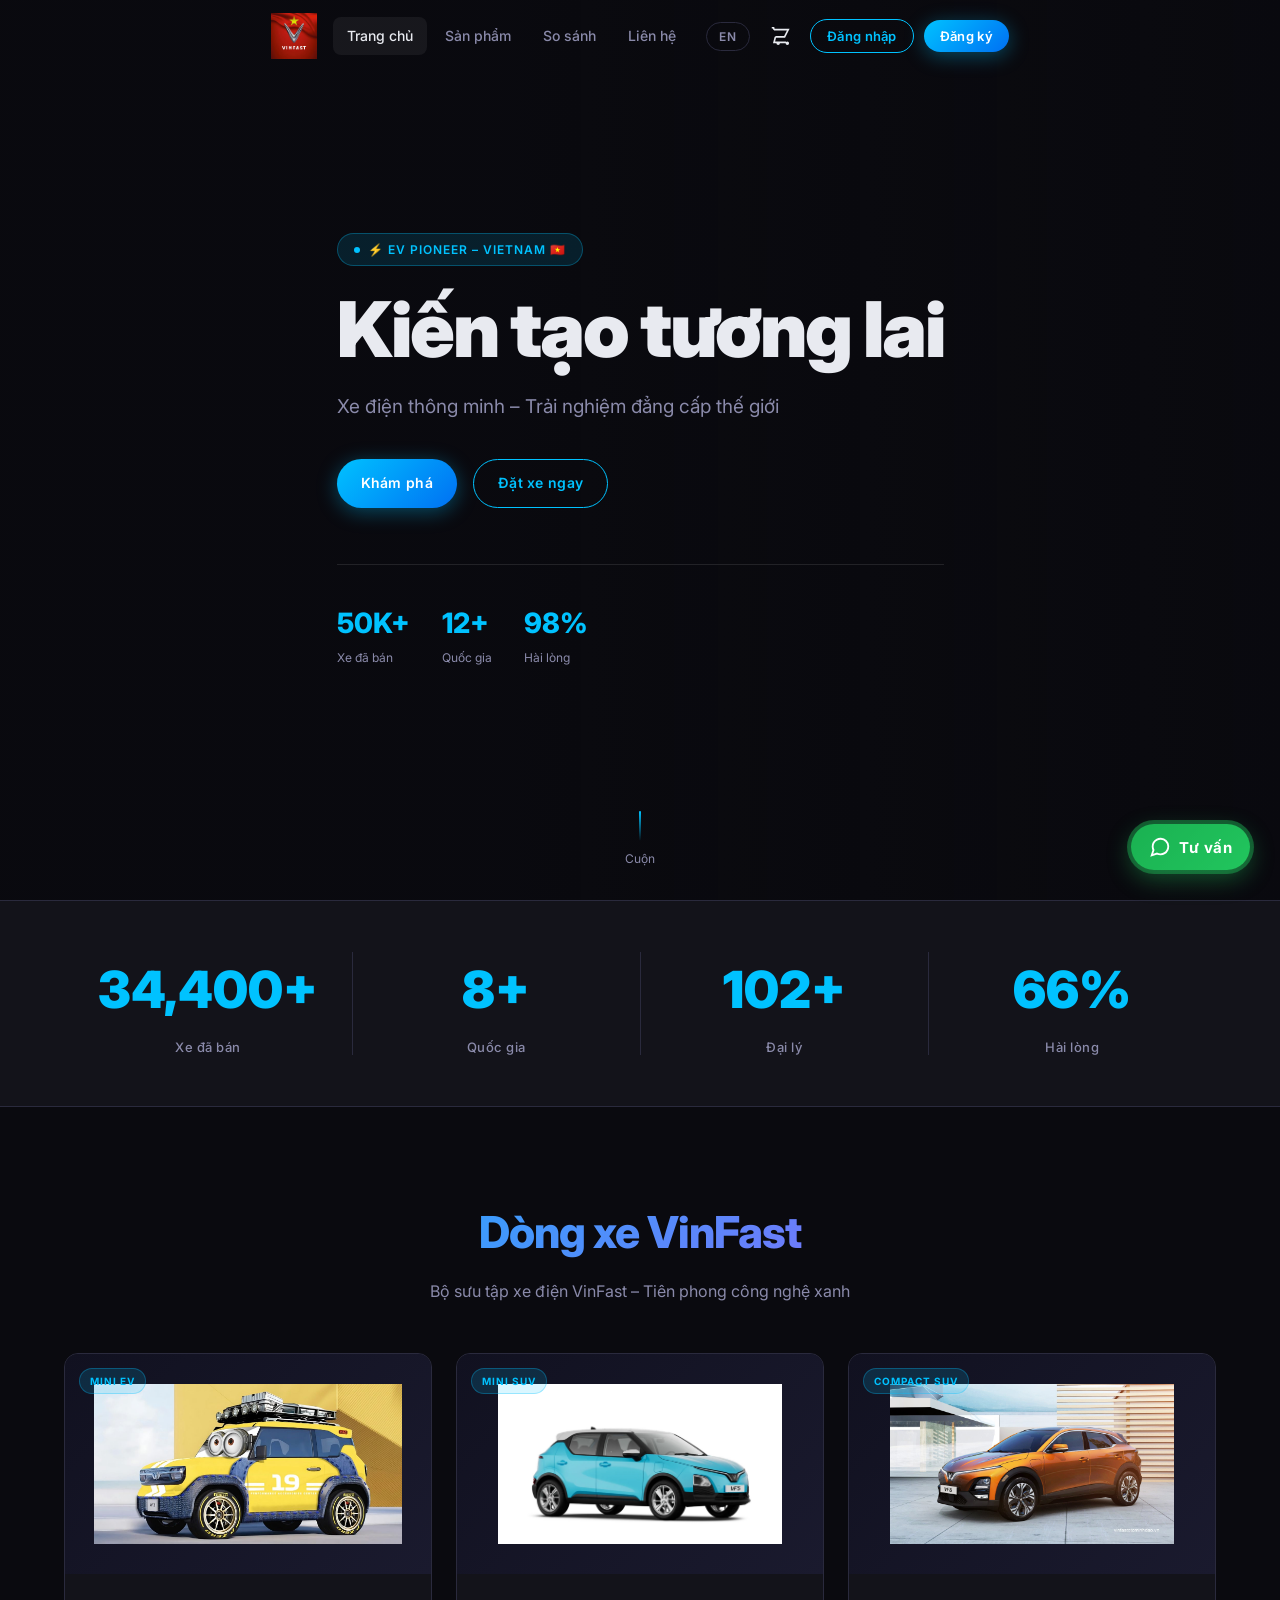
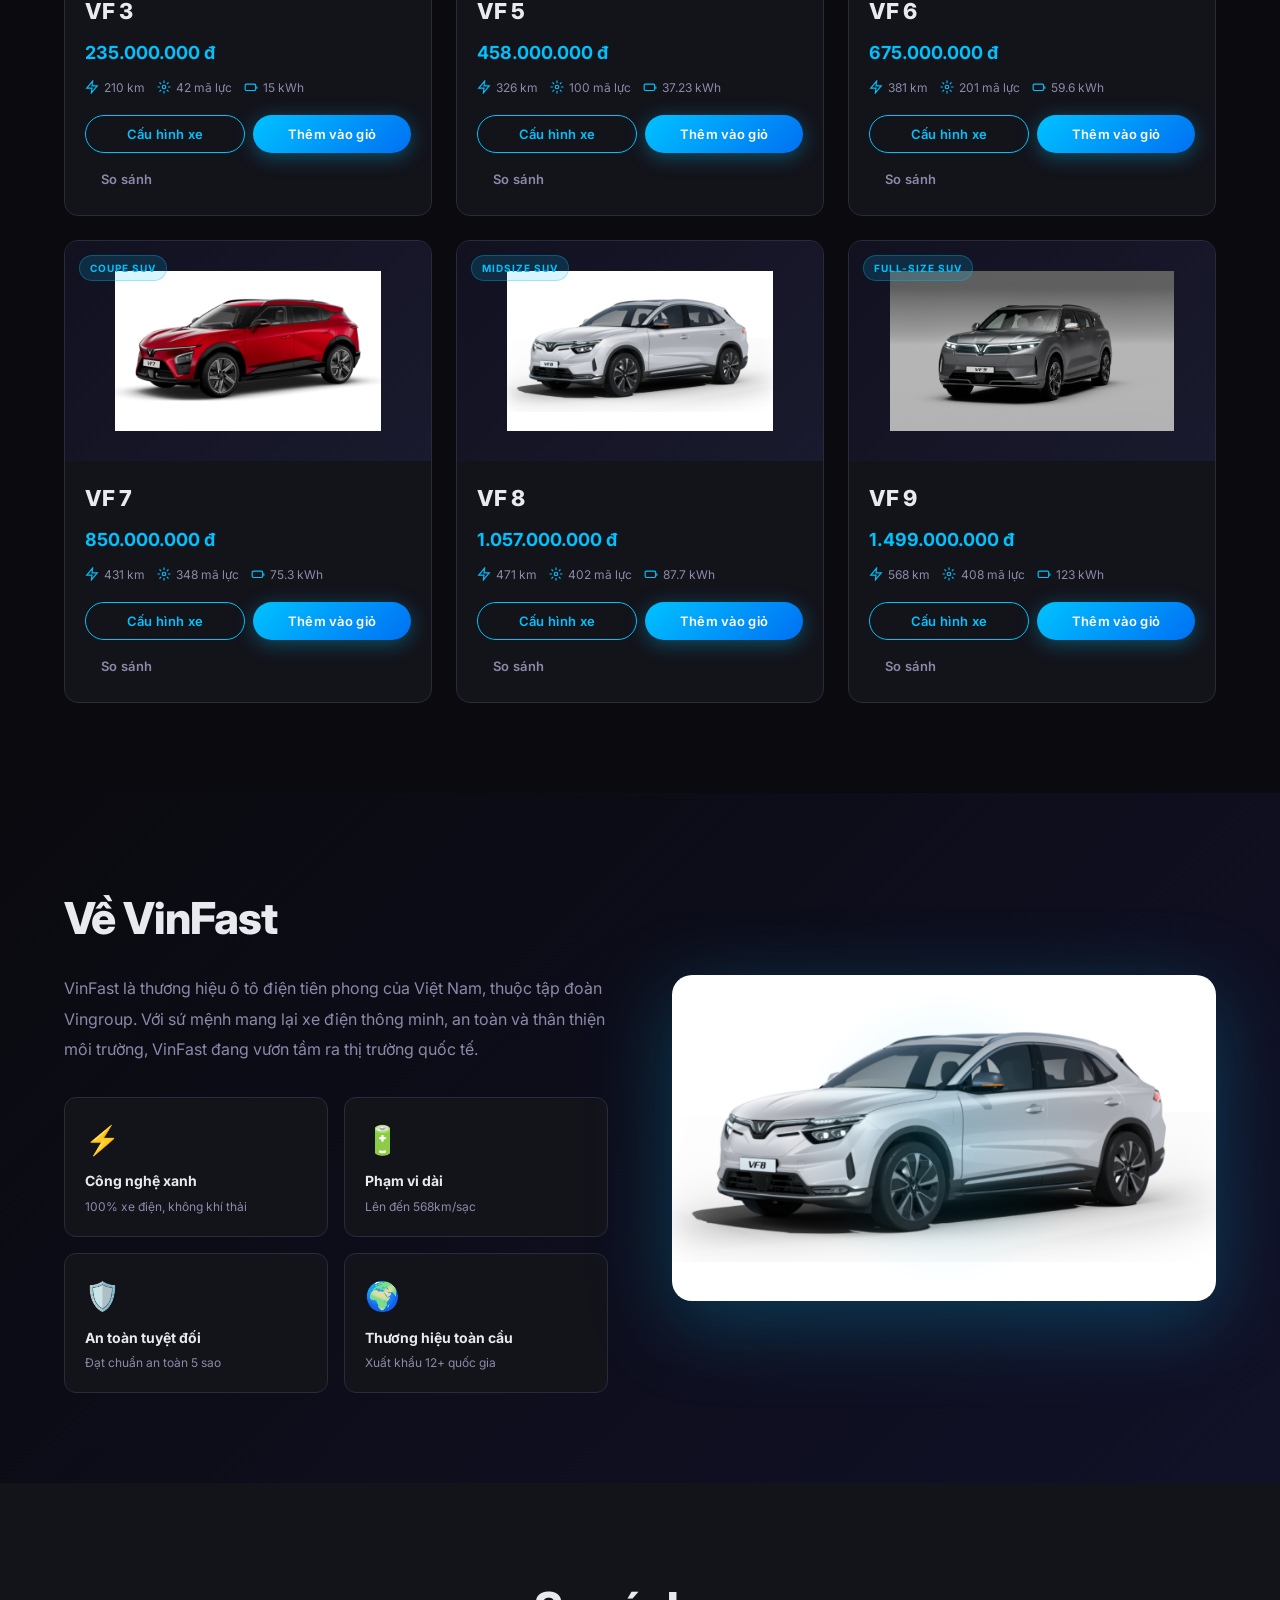
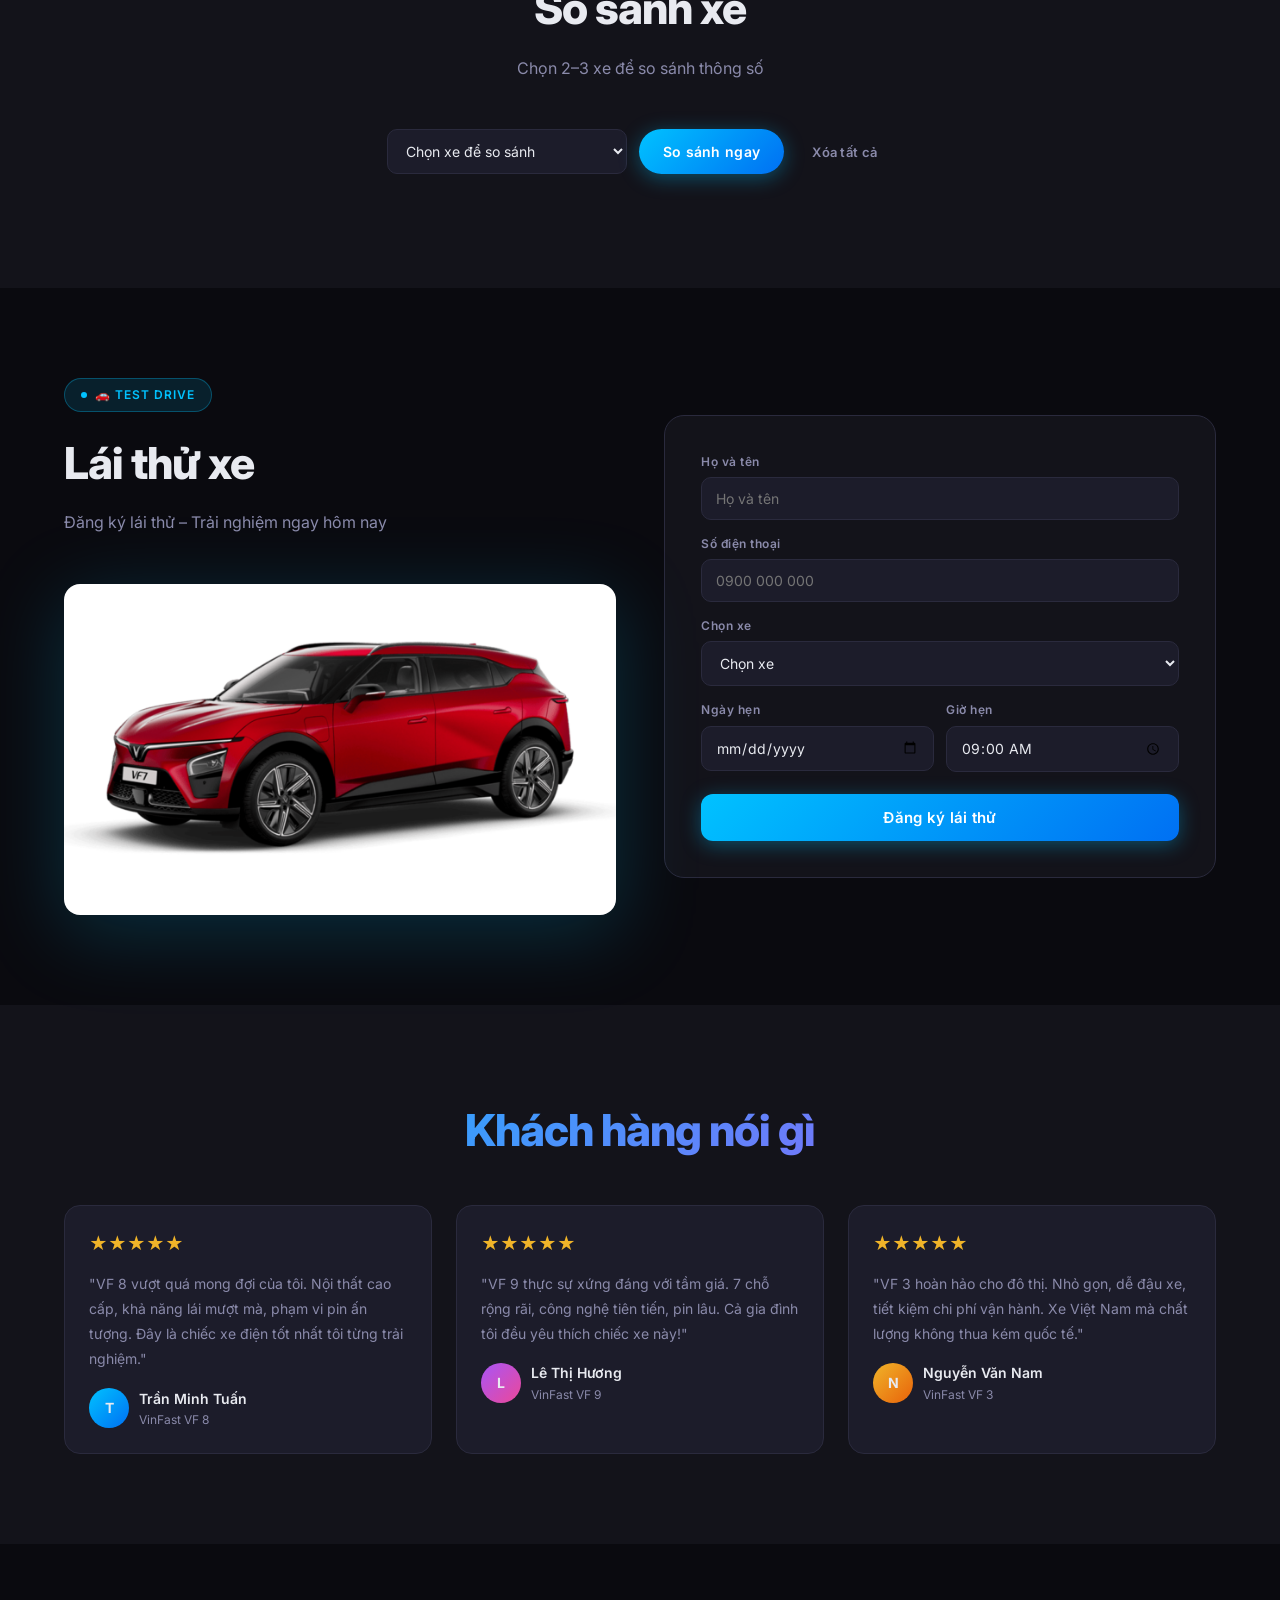
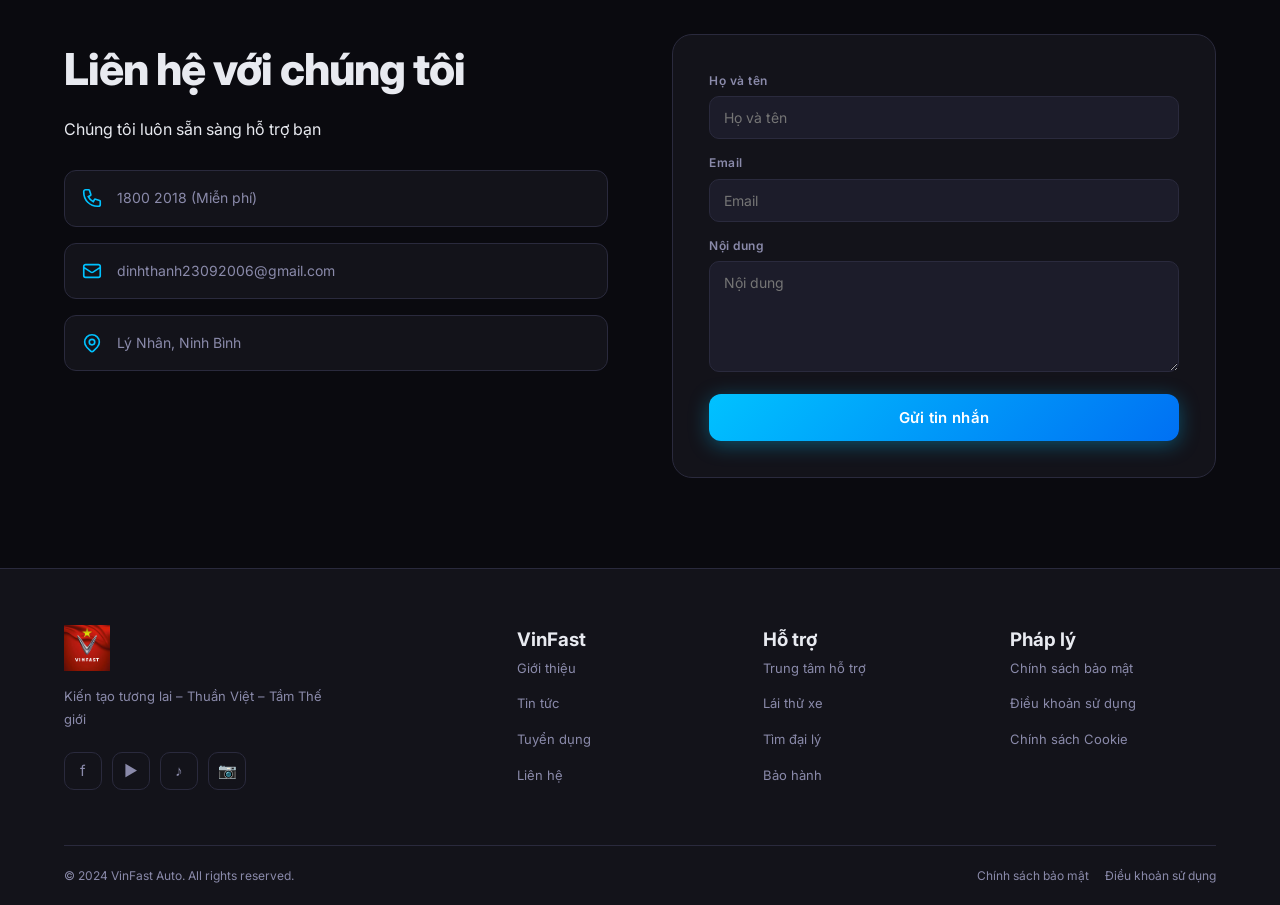
==== commit 3e6e49b2: "Add full multi-language support and resolve lazy-load image warnings" ====
--- a/index.html
+++ b/index.html
@@ -89,11 +89,12 @@
       </div>
     </div>
   </div>
-  <div class="hero-scroll"><div class="scroll-dot"></div>Scroll</div>
+  <div class="hero-scroll"><div class="scroll-dot"></div><span data-i18n="hero_scroll">Scroll</span></div>
 </section>
 
 <!-- ===== STATS ===== -->
 <section id="stats-section">
+  <h2 style="display:none;" data-i18n="stat_title">Thống kê</h2>
   <div class="container">
     <div class="stats-grid">
       <div class="stat-card animate-on-scroll">
@@ -135,10 +136,10 @@
         <h2 class="section-title" data-i18n="about_title">Về VinFast</h2>
         <p data-i18n="about_desc">VinFast là thương hiệu ô tô điện tiên phong của Việt Nam, thuộc tập đoàn Vingroup. Với sứ mệnh mang lại xe điện thông minh, an toàn và thân thiện môi trường, VinFast đang vươn tầm ra thị trường quốc tế.</p>
         <div class="about-features">
-          <div class="about-feature"><div class="about-feature-icon">⚡</div><div class="about-feature-title">Công nghệ xanh</div><div class="about-feature-desc">100% xe điện, không khí thải</div></div>
-          <div class="about-feature"><div class="about-feature-icon">🔋</div><div class="about-feature-title">Phạm vi dài</div><div class="about-feature-desc">Lên đến 568km/sạc</div></div>
-          <div class="about-feature"><div class="about-feature-icon">🛡️</div><div class="about-feature-title">An toàn tuyệt đối</div><div class="about-feature-desc">Đạt chuẩn an toàn 5 sao</div></div>
-          <div class="about-feature"><div class="about-feature-icon">🌍</div><div class="about-feature-title">Thương hiệu toàn cầu</div><div class="about-feature-desc">Xuất khẩu 12+ quốc gia</div></div>
+          <div class="about-feature"><div class="about-feature-icon">⚡</div><div class="about-feature-title" data-i18n="about_feat1_title">Công nghệ xanh</div><div class="about-feature-desc" data-i18n="about_feat1_desc">100% xe điện, không khí thải</div></div>
+          <div class="about-feature"><div class="about-feature-icon">🔋</div><div class="about-feature-title" data-i18n="about_feat2_title">Phạm vi dài</div><div class="about-feature-desc" data-i18n="about_feat2_desc">Lên đến 568km/sạc</div></div>
+          <div class="about-feature"><div class="about-feature-icon">🛡️</div><div class="about-feature-title" data-i18n="about_feat3_title">An toàn tuyệt đối</div><div class="about-feature-desc" data-i18n="about_feat3_desc">Đạt chuẩn an toàn 5 sao</div></div>
+          <div class="about-feature"><div class="about-feature-icon">🌍</div><div class="about-feature-title" data-i18n="about_feat4_title">Thương hiệu toàn cầu</div><div class="about-feature-desc" data-i18n="about_feat4_desc">Xuất khẩu 12+ quốc gia</div></div>
         </div>
       </div>
       <div class="about-visual animate-on-scroll">
@@ -218,17 +219,17 @@
     <div class="reviews-grid" style="margin-top:40px">
       <div class="review-card animate-on-scroll">
         <div class="review-stars">★★★★★</div>
-        <p class="review-text">"VF 8 vượt quá mong đợi của tôi. Nội thất cao cấp, khả năng lái mượt mà, phạm vi pin ấn tượng. Đây là chiếc xe điện tốt nhất tôi từng trải nghiệm."</p>
+        <p class="review-text" data-i18n="review_1_text">"VF 8 vượt quá mong đợi của tôi. Nội thất cao cấp, khả năng lái mượt mà, phạm vi pin ấn tượng. Đây là chiếc xe điện tốt nhất tôi từng trải nghiệm."</p>
         <div class="review-author"><div class="review-avatar" style="background:linear-gradient(135deg,#00c2ff,#0070f3)">T</div><div><div class="review-name">Trần Minh Tuấn</div><div class="review-model">VinFast VF 8</div></div></div>
       </div>
       <div class="review-card animate-on-scroll">
         <div class="review-stars">★★★★★</div>
-        <p class="review-text">"VF 9 thực sự xứng đáng với tầm giá. 7 chỗ rộng rãi, công nghệ tiên tiến, pin lâu. Cả gia đình tôi đều yêu thích chiếc xe này!"</p>
+        <p class="review-text" data-i18n="review_2_text">"VF 9 thực sự xứng đáng với tầm giá. 7 chỗ rộng rãi, công nghệ tiên tiến, pin lâu. Cả gia đình tôi đều yêu thích chiếc xe này!"</p>
         <div class="review-author"><div class="review-avatar" style="background:linear-gradient(135deg,#a855f7,#ec4899)">L</div><div><div class="review-name">Lê Thị Hương</div><div class="review-model">VinFast VF 9</div></div></div>
       </div>
       <div class="review-card animate-on-scroll">
         <div class="review-stars">★★★★★</div>
-        <p class="review-text">"VF 3 hoàn hảo cho đô thị. Nhỏ gọn, dễ đậu xe, tiết kiệm chi phí vận hành. Xe Việt Nam mà chất lượng không thua kém quốc tế."</p>
+        <p class="review-text" data-i18n="review_3_text">"VF 3 hoàn hảo cho đô thị. Nhỏ gọn, dễ đậu xe, tiết kiệm chi phí vận hành. Xe Việt Nam mà chất lượng không thua kém quốc tế."</p>
         <div class="review-author"><div class="review-avatar" style="background:linear-gradient(135deg,#f0b429,#e8620a)">N</div><div><div class="review-name">Nguyễn Văn Nam</div><div class="review-model">VinFast VF 3</div></div></div>
       </div>
     </div>
@@ -243,9 +244,9 @@
         <h2 class="section-title" data-i18n="contact_title">Liên hệ với chúng tôi</h2>
         <p data-i18n="contact_sub">Chúng tôi luôn sẵn sàng hỗ trợ bạn</p>
         <div class="contact-items" style="margin-top:28px">
-          <div class="contact-item"><svg viewBox="0 0 24 24" fill="none" stroke-width="1.8"><path d="M3 5a2 2 0 012-2h3.28a1 1 0 01.948.684l1.498 4.493a1 1 0 01-.502 1.21l-2.257 1.13a11.042 11.042 0 005.516 5.516l1.13-2.257a1 1 0 011.21-.502l4.493 1.498a1 1 0 01.684.949V19a2 2 0 01-2 2h-1C9.716 21 3 14.284 3 6V5z"/></svg><span>1800 2018 (Miễn phí)</span></div>
+          <div class="contact-item"><svg viewBox="0 0 24 24" fill="none" stroke-width="1.8"><path d="M3 5a2 2 0 012-2h3.28a1 1 0 01.948.684l1.498 4.493a1 1 0 01-.502 1.21l-2.257 1.13a11.042 11.042 0 005.516 5.516l1.13-2.257a1 1 0 011.21-.502l4.493 1.498a1 1 0 01.684.949V19a2 2 0 01-2 2h-1C9.716 21 3 14.284 3 6V5z"/></svg><span data-i18n="contact_phone">1800 2018 (Miễn phí)</span></div>
           <div class="contact-item"><svg viewBox="0 0 24 24" fill="none" stroke-width="1.8"><path d="M3 8l7.89 5.26a2 2 0 002.22 0L21 8M5 19h14a2 2 0 002-2V7a2 2 0 00-2-2H5a2 2 0 00-2 2v10a2 2 0 002 2z"/></svg><span>dinhthanh23092006@gmail.com</span></div>
-          <div class="contact-item"><svg viewBox="0 0 24 24" fill="none" stroke-width="1.8"><path d="M17.657 16.657L13.414 20.9a1.998 1.998 0 01-2.827 0l-4.244-4.243a8 8 0 1111.314 0z"/><path d="M15 11a3 3 0 11-6 0 3 3 0 016 0z"/></svg><span>Lý Nhân,Ninh Bình</span></div>
+          <div class="contact-item"><svg viewBox="0 0 24 24" fill="none" stroke-width="1.8"><path d="M17.657 16.657L13.414 20.9a1.998 1.998 0 01-2.827 0l-4.244-4.243a8 8 0 1111.314 0z"/><path d="M15 11a3 3 0 11-6 0 3 3 0 016 0z"/></svg><span data-i18n="contact_address">Lý Nhân,Ninh Bình</span></div>
         </div>
       </div>
       <div class="contact-form-box animate-on-scroll">
@@ -287,7 +288,7 @@
         </div>
       </div>
       <div class="footer-col">
-        <h4>VinFast</h4>
+        <h3>VinFast</h3>
         <ul>
           <li><a href="#" data-i18n="footer_about">Giới thiệu</a></li>
           <li><a href="#" data-i18n="footer_news">Tin tức</a></li>
@@ -296,20 +297,20 @@
         </ul>
       </div>
       <div class="footer-col">
-        <h4>Hỗ trợ</h4>
+        <h3 data-i18n="footer_support">Hỗ trợ</h3>
         <ul>
-          <li><a href="#" data-i18n="footer_support">Trung tâm hỗ trợ</a></li>
-          <li><a href="#testdrive">Lái thử xe</a></li>
-          <li><a href="#">Tìm đại lý</a></li>
-          <li><a href="#">Bảo hành</a></li>
+          <li><a href="#" data-i18n="footer_support_center">Trung tâm hỗ trợ</a></li>
+          <li><a href="#testdrive" data-i18n="footer_testdrive">Lái thử xe</a></li>
+          <li><a href="#" data-i18n="footer_dealers">Tìm đại lý</a></li>
+          <li><a href="#" data-i18n="footer_warranty">Bảo hành</a></li>
         </ul>
       </div>
       <div class="footer-col">
-        <h4>Pháp lý</h4>
+        <h3 data-i18n="footer_legal">Pháp lý</h3>
         <ul>
           <li><a href="#" data-i18n="footer_policy">Chính sách bảo mật</a></li>
           <li><a href="#" data-i18n="footer_terms">Điều khoản sử dụng</a></li>
-          <li><a href="#">Cookie Policy</a></li>
+          <li><a href="#" data-i18n="footer_cookie">Cookie Policy</a></li>
         </ul>
       </div>
     </div>
@@ -453,24 +454,24 @@
         <div class="chat-icon mess-icon">
           <svg viewBox="0 0 24 24" fill="currentColor"><path d="M12 2C6.477 2 2 6.145 2 11.26c0 2.915 1.536 5.498 3.905 7.155V22l3.565-1.956c.805.228 1.65.352 2.53.352 5.523 0 10-4.145 10-9.26S17.523 2 12 2zm1.09 11.535l-2.73-2.915-5.327 2.915 5.86-6.22 2.768 2.915 5.29-2.915-5.86 6.22z"/></svg>
         </div>
-        <span>Chat Mess</span>
+        <span data-i18n="chat_mess">Chat Mess</span>
       </a>
       <a href="https://zalo.me/0963392741" target="_blank" class="chat-item">
         <div class="chat-icon zalo-icon">
           <span style="font-size:10px;font-weight:900;letter-spacing:0">Zalo</span>
         </div>
-        <span>Chat Zalo</span>
+        <span data-i18n="chat_zalo">Chat Zalo</span>
       </a>
     </div>
   </div>
   
   <!-- Floating Button -->
   <button class="chat-fab" onclick="toggleChatMenu()">
-    <div class="chat-fab-pulse"></div>
-    <div class="chat-fab-inner">
+    <span class="chat-fab-pulse"></span>
+    <span class="chat-fab-inner">
       <svg viewBox="0 0 24 24" fill="none" stroke="currentColor" stroke-width="2"><path d="M21 11.5a8.38 8.38 0 0 1-.9 3.8 8.5 8.5 0 0 1-7.6 4.7 8.38 8.38 0 0 1-3.8-.9L3 21l1.9-5.7a8.38 8.38 0 0 1-.9-3.8 8.5 8.5 0 0 1 4.7-7.6 8.38 8.38 0 0 1 3.8-.9h.5a8.48 8.48 0 0 1 8 8v.5z"></path></svg>
       <span class="chat-fab-text" data-i18n="chat_advise">Tư vấn</span>
-    </div>
+    </span>
   </button>
 </div>
 
